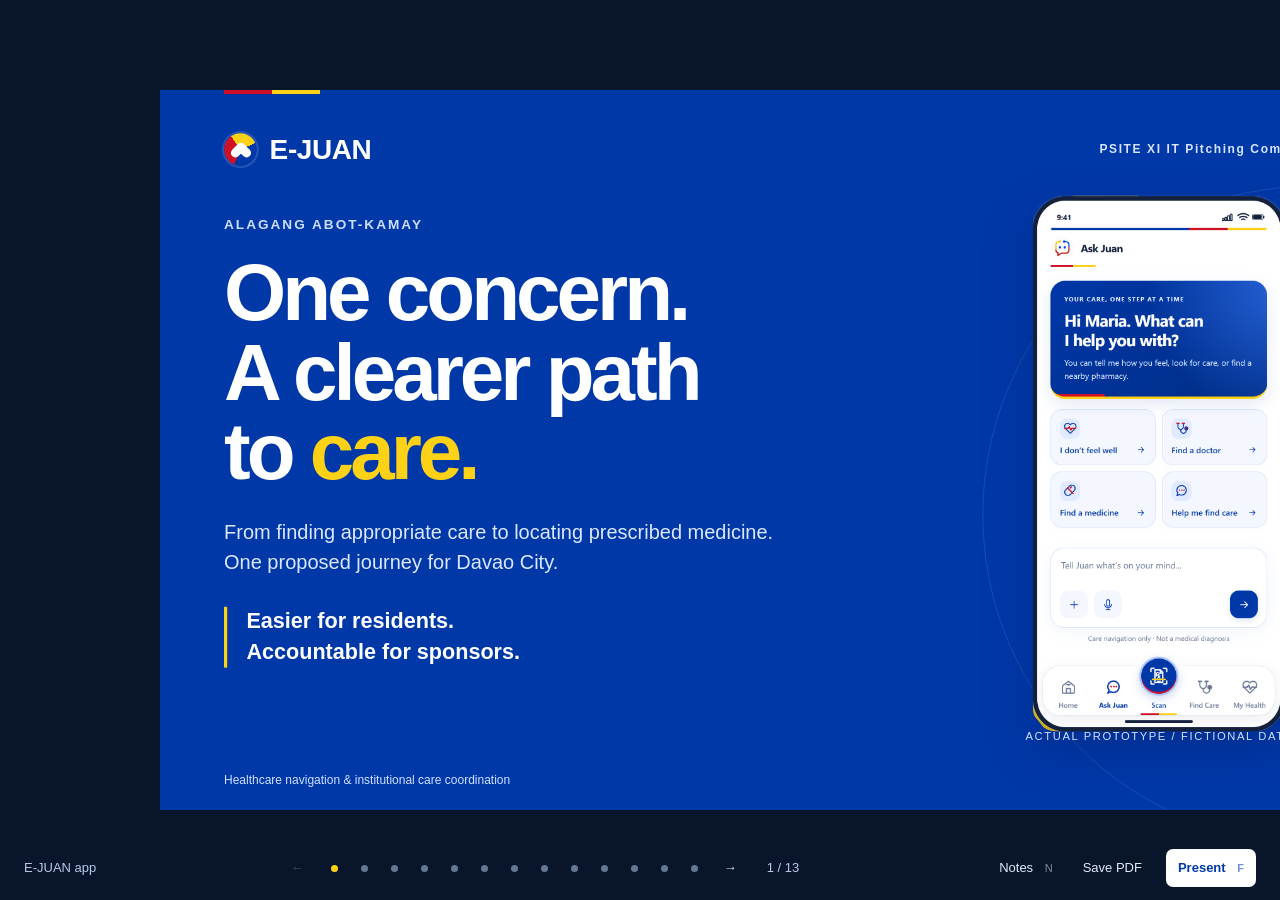
==== pitch/index.html @ 68e51d68 "Add automated verification for pitch presentation - Introduced a new script `verify.mjs` to automate" ====
<!doctype html>
<html lang="en">
<head>
  <meta charset="utf-8">
  <meta name="viewport" content="width=device-width, initial-scale=1">
  <meta name="theme-color" content="#0038A8">
  <meta name="description" content="E-JUAN's 13-slide concept pitch for PSITE XI 2026. Real prototype interfaces, a self-contained product story, and fictional demonstration data.">
  <title>E-JUAN · PSITE XI 2026 Pitch</title>
  <link rel="stylesheet" href="../styles.css">
  <link rel="stylesheet" href="pitch.css">
  <script src="notes.js" defer></script>
  <script src="pitch.js" defer></script>
</head>
<body class="pitch">
  <main id="viewport" aria-label="E-JUAN pitch presentation">
    <div id="stage">
      <section class="slide opening blue-slide" aria-labelledby="title-1">
        <header><div class="brand-lockup"><div class="brand-symbol"><span></span><span></span></div><span>E-JUAN</span></div><span class="edition">PSITE XI IT Pitching Competition 2026</span></header>
        <div class="opening-copy">
          <p class="eyebrow">ALAGANG ABOT-KAMAY</p>
          <h1 id="title-1">One concern.<br>A clearer path<br>to <em>care.</em></h1>
          <p class="lead">From finding appropriate care to locating prescribed medicine.<br>One proposed journey for Davao City.</p>
          <p class="promise">Easier for residents.<br>Accountable for sponsors.</p>
        </div>
        <button class="screen-image hero-phone" data-screen="ask" aria-label="Enlarge actual Ask Juan prototype screen"><img src="assets/ask.png" alt="Actual Ask Juan interface with care shortcuts and concern composer" width="800" height="1700"></button>
        <span class="phone-caption">ACTUAL PROTOTYPE / FICTIONAL DATA</span>
        <footer><span>Healthcare navigation &amp; institutional care coordination</span><span>01 / 13</span></footer>
      </section>

      <section class="slide problem" aria-labelledby="title-2" hidden>
        <header><span class="section-tag">THE PROBLEM</span><span class="small-brand">E-JUAN</span></header>
        <h2 id="title-2">Getting healthcare shouldn’t mean<br>figuring out everything <em>alone.</em></h2>
        <div class="fragmented-journey" aria-label="Four decisions in a fragmented patient journey">
          <div><span class="question-number">01</span><h3>Where<br>do I go?</h3><p>Find the starting point</p></div>
          <span class="broken-link" aria-hidden="true">···</span>
          <div><span class="question-number">02</span><h3>Which<br>provider?</h3><p>Choose appropriate care</p></div>
          <span class="broken-link" aria-hidden="true">···</span>
          <div><span class="question-number">03</span><h3>Am I<br>covered?</h3><p>Understand eligibility</p></div>
          <span class="broken-link" aria-hidden="true">···</span>
          <div><span class="question-number">04</span><h3>Where is<br>my medicine?</h3><p>Find prescribed medicine</p></div>
        </div>
        <div class="context-band">
          <div><strong>1,848,947</strong><span>Davao City residents<br>2024 census</span></div>
          <div><strong>41.2<span class="percent">%</span></strong><span>PH current health spending paid out of pocket<br>2025</span></div>
        </div>
        <p class="takeaway">Better coordination <em>may</em> make existing care easier to access.</p>
        <footer><span>Context, not proof of demand or measured access friction. <a href="https://rsso11.psa.gov.ph/system/files/11RSSO-DEL-SUR/Attachments/SR-2025-08PSO24-040.pdf">PSA 2024 census</a> · <a href="https://psa.gov.ph/statistics/pnha">PSA 2025 PNHA</a></span><span>02 / 13</span></footer>
      </section>

      <section class="slide product" aria-labelledby="title-3" hidden>
        <header><span class="section-tag">THE PRODUCT JOURNEY</span><span class="small-brand">E-JUAN</span></header>
        <h2 id="title-3">One guided journey. <em>From concern to care.</em></h2>
        <p class="product-intro">Real prototype screens. The connected service is proposed.</p>
        <div class="product-journey">
          <article><div class="step-heading"><span>01</span><h3>ASK</h3></div><button class="screen-image" data-screen="intake" aria-label="Enlarge actual guided intake screen"><img src="assets/intake.png" alt="Ask Juan asks who needs care and explains it provides navigation, not diagnosis" width="800" height="1700"></button><p>Non-emergency intake.<br>Guidance without diagnosis.</p></article>
          <article><div class="step-heading"><span>02</span><h3>MATCH</h3></div><button class="screen-image" data-screen="match" aria-label="Enlarge actual care matches screen"><img src="assets/match.png" alt="Care matches with fictional doctors and sample availability" width="800" height="1700"></button><p>Suitable care options.<br>Public / covered first.*</p></article>
          <article><div class="step-heading"><span>03</span><h3>CHECK</h3></div><button class="screen-image" data-screen="check" aria-label="Enlarge actual care options screen"><img src="assets/check.png" alt="Care options with separate standard, conditional LGU-funded and YAKAP pathways" width="800" height="1700"></button><p>Sponsor eligibility rules.*<br>Visit &amp; budget controls.*</p></article>
          <article><div class="step-heading"><span>04</span><h3>CONSULT</h3></div><button class="screen-image" data-screen="consult" aria-label="Enlarge actual simulated consultation screen"><img src="assets/consult.png" alt="Simulated video consultation explicitly labeled as a visual concept with no real clinician" width="800" height="1700"></button><p>Appointment request.*<br>Consent-based handoff.*</p></article>
          <article><div class="step-heading"><span>05</span><h3>LOCATE</h3></div><button class="screen-image" data-screen="locate" aria-label="Enlarge actual medicine listings screen"><img src="assets/locate.png" alt="Paracetamol 500 mg example pharmacy search showing fictional prices and stock scenarios" width="800" height="1700"></button><p>Prescribed medicine search.<br>Confirm pharmacy stock.*</p></article>
        </div>
        <div class="journey-caption"><span>Existing prescription? Start with medicine search.</span><span>Sponsors see eligibility, booking &amp; spending records.*</span></div>
        <footer><span>Fictional data throughout. *Proposed connected behavior. No live care, eligibility, handoff, stock or sponsor integration. Clinicians diagnose and prescribe.</span><span>03 / 13</span></footer>
      </section>

      <section class="slide walkthrough" aria-labelledby="title-4" hidden>
        <header><span class="section-tag">ASK JUAN / A CLEAR STARTING POINT</span><span class="small-brand">E-JUAN</span></header>
        <h2 id="title-4">Describe a concern.<br><em>Find the next step.</em></h2>
        <div class="walkthrough-content">
          <div class="screen-pair"><figure><button class="screen-image" data-screen="ask" aria-label="Enlarge Ask Juan start"><img src="assets/ask.png" alt="Actual Ask Juan start with four care shortcuts" width="800" height="1700"></button><figcaption>Choose a starting point</figcaption></figure><figure><button class="screen-image" data-screen="intake" aria-label="Enlarge guided intake"><img src="assets/intake.png" alt="Actual first question of a three-step guided intake" width="800" height="1700"></button><figcaption>Answer three short questions</figcaption></figure></div>
          <div class="explanation"><p class="walkthrough-lead">Describe a concern, find a doctor, or start with medicine search.</p><ol class="explain-steps"><li><strong>Who needs care?</strong><span>Identify who the concern is for.</span></li><li><strong>How long has it lasted?</strong><span>A short intake organizes the concern.</span></li><li><strong>Any warning signs?</strong><span>Urgent warning signs lead to separate urgent-care guidance.</span></li></ol><p class="key-statement">Juan guides navigation. A licensed clinician makes clinical decisions.</p></div>
        </div>
        <footer><span>Actual app screens and local demonstration rules. No connected AI model, diagnosis, prescribing or emergency service.</span><span>04 / 13</span></footer>
      </section>

      <section class="slide walkthrough" aria-labelledby="title-5" hidden>
        <header><span class="section-tag">MATCH &amp; CHECK / CARE WITH A FUNDING PATH</span><span class="small-brand">E-JUAN</span></header>
        <h2 id="title-5">Choose care.<br><em>Understand who pays.</em></h2>
        <div class="walkthrough-content">
          <div class="screen-pair"><figure><button class="screen-image" data-screen="match" aria-label="Enlarge care matches"><img src="assets/match.png" alt="Actual fictional general physician matches with sample availability" width="800" height="1700"></button><figcaption>Compare doctors &amp; sample slots</figcaption></figure><figure><button class="screen-image" data-screen="check" aria-label="Enlarge care options"><img src="assets/check.png" alt="Actual explicitly approved LGU-beneficiary sample and separate YAKAP pathway" width="800" height="1700"></button><figcaption>Review separate care pathways</figcaption></figure></div>
          <div class="explanation"><p class="walkthrough-lead">The proposed connected service would prioritize available public or covered care, then relevant participating providers.</p><ol class="explain-steps"><li><strong>Standard care</strong><span>The prototype can continue with the displayed sample fee.</span></li><li><strong>Sponsored care, when approved</strong><span>A future program must check beneficiary rules, provider, service, visit allowance and remaining budget.</span></li><li><strong>PhilHealth YAKAP</strong><span>A separate primary-care pathway. Membership alone does not approve an LGU-funded consultation.</span></li></ol></div>
        </div>
        <footer><span>Fictional providers, availability and approval. Public-first ranking and institutional verification remain proposed.</span><span>05 / 13</span></footer>
      </section>

      <section class="slide walkthrough" aria-labelledby="title-6" hidden>
        <header><span class="section-tag">CONSULT / THE PATIENT CONTROLS THE HANDOFF</span><span class="small-brand">E-JUAN</span></header>
        <h2 id="title-6">Review the appointment.<br><em>Choose what to share.</em></h2>
        <div class="walkthrough-content">
          <div class="screen-pair"><figure><button class="screen-image" data-screen="review" aria-label="Enlarge actual optional consent review"><img src="assets/review.png" alt="Actual booking review with optional Ask Juan summary sharing unchecked by default" width="800" height="1700"></button><figcaption>Review details &amp; optional consent</figcaption></figure><figure><button class="screen-image" data-screen="consult" aria-label="Enlarge simulated consultation"><img src="assets/consult.png" alt="Actual simulated video consultation with no real clinician" width="800" height="1700"></button><figcaption>Explore the consultation preview</figcaption></figure></div>
          <div class="explanation"><ol class="explain-steps"><li><strong>Confirm the care choices</strong><span>Provider, time, consultation mode, funding pathway and sample total appear before confirmation.</span></li><li><strong>Share the intake only by choice</strong><span>The real review screen leaves summary-sharing consent unchecked by default.</span></li><li><strong>A clinician retains authority</strong><span>In the proposed service, a licensed clinician reviews the concern, diagnoses and prescribes.</span></li></ol><p class="key-statement">The current demo creates a local sample booking and simulates a consultation.</p></div>
        </div>
        <footer><span>No clinician is contacted, no patient record is transmitted and nothing is charged. Connected appointments and handoff remain proposed.</span><span>06 / 13</span></footer>
      </section>

      <section class="slide walkthrough" aria-labelledby="title-7" hidden>
        <header><span class="section-tag">LOCATE / A PRESCRIPTION HAS A NEXT STEP</span><span class="small-brand">E-JUAN</span></header>
        <h2 id="title-7">Find the prescribed medicine.<br><em>Confirm before going.</em></h2>
        <div class="walkthrough-content">
          <div class="screen-pair"><figure><button class="screen-image" data-screen="prescription" aria-label="Enlarge actual prescription wallet"><img src="assets/prescription.png" alt="Actual prescription wallet containing a fictional Paracetamol 500 mg record marked invalid for medical use" width="800" height="1700"></button><figcaption>Open the example prescription</figcaption></figure><figure><button class="screen-image" data-screen="locate" aria-label="Enlarge actual pharmacy listings"><img src="assets/locate.png" alt="Actual example pharmacy listings with different stock-confidence states" width="800" height="1700"></button><figcaption>Compare nearby sample listings</figcaption></figure></div>
          <div class="explanation"><p class="walkthrough-lead">Medicine search can follow a consultation or serve someone who already has a prescription.</p><ol class="explain-steps"><li><strong>Search the medicine</strong><span>The current demo has example results for Paracetamol 500 mg.</span></li><li><strong>Compare the listings</strong><span>Sample branches show prices, distance, stock status and update age.</span></li><li><strong>Request stock confirmation</strong><span>A future pharmacy partner would confirm availability before the resident travels.</span></li></ol><p class="key-statement">A reported listing is not a guarantee of current stock.</p></div>
        </div>
        <footer><span>Prescriptions, pharmacy locations, prices and stock are fictional. No inventory integration or real pharmacy confirmation is connected.</span><span>07 / 13</span></footer>
      </section>

      <section class="slide sponsor" aria-labelledby="title-8" hidden>
        <header><span class="section-tag">INSTITUTIONAL VALUE / COORDINATION WITH ACCOUNTABILITY</span><span class="small-brand">E-JUAN</span></header>
        <h2 id="title-8">Residents need a path.<br><em>Sponsors need accountable records.</em></h2>
        <p class="section-intro">A proposed institutional license supports a program from eligibility to completed-service reconciliation.</p>
        <div class="sponsor-columns"><article><span class="column-label">BEFORE A SPONSORED VISIT</span><h3>Approve the right use<br>of program funding.</h3><ul><li>Apply the institution’s beneficiary rules</li><li>Check the approved provider and service</li><li>Check visit allowance and budget</li><li>Authorize eligible appointment requests</li></ul></article><article><span class="column-label">AFTER A COMPLETED VISIT</span><h3>Connect the service<br>to its spending record.</h3><ul><li>Reconcile bookings with completed visits</li><li>Record the approved clinical payment</li><li>Monitor spending against program limits</li><li>Measure staff effort and renewal value</li></ul></article></div>
        <div class="privacy-boundary"><strong>Access follows the role.</strong><p>Proposed sponsor access: eligibility, booking and expenditure records.<br>Clinical details stay with the patient and authorized care team, with consent-based handoff.</p></div>
        <footer><span>Proposed institutional workflow. Sponsor dashboards, audit records and production access controls are not implemented in this prototype.</span><span>08 / 13</span></footer>
      </section>

      <section class="slide maturity" aria-labelledby="title-9" hidden>
        <header><span class="section-tag">PRODUCT STATUS / WHAT EXISTS AND WHAT COMES NEXT</span><span class="small-brand">E-JUAN</span></header>
        <h2 id="title-9">An interactive prototype.<br><em>A connected service to validate.</em></h2>
        <div class="maturity-columns"><article><span class="column-label">AVAILABLE TO EXPLORE TODAY</span><h3>23 screens.<br>One local demo.</h3><ul><li>Guided intake and urgent-warning routes</li><li>Doctor filters, sample slots and booking review</li><li>Separate care pathways and optional consent</li><li>Consultation, prescription and pharmacy previews</li></ul><p>Self-contained HTML, CSS and JavaScript.<br>No account, backend or internet required.</p></article><article><span class="column-label">REQUIRED FOR AN AUTHORIZED PILOT</span><h3>Approved partners.<br>Verified operations.</h3><ul><li>Provider and sponsor authorization</li><li>Identity, eligibility and availability checks</li><li>Secure clinical handoff and role-based records</li><li>Real pharmacy confirmation and program reconciliation</li></ul><p>Clinical, funding and data-protection arrangements must precede a connected pilot.</p></article></div>
        <p class="takeaway">Current screens demonstrate the experience. <em>Pilot evidence must establish its value.</em></p>
        <footer><span>All screenshots use fictional data. No signed partners, paying customers, deployed clinical service or demonstrated patient outcomes.</span><span>09 / 13</span></footer>
      </section>

      <section class="slide competition" aria-labelledby="title-10" hidden>
        <header><span class="section-tag">OUR PROPOSED FOCUS</span><span class="small-brand">E-JUAN</span></header>
        <h2 id="title-10">We don’t replace healthcare.<br><em>We connect its moving parts.</em></h2>
        <div class="comparison">
          <article><span class="column-label">EXISTING TELEHEALTH</span><h3>NowServing<br>mWell</h3><p>Provider discovery, consultations and prescription-related services.</p><p class="detail">mWell already offers LGU community solutions.</p></article>
          <article><span class="column-label">EXISTING PUBLIC CARE</span><h3>PhilHealth YAKAP<br>Davao City CHO</h3><p>Covered care, referrals and public healthcare support.</p><p class="detail">Existing services are the starting point.</p></article>
          <article class="ejuan-focus"><span class="column-label">COORDINATION TO VALIDATE</span><h3>E-JUAN</h3><p>One configurable institution-led workflow.</p><ul><li>Care navigation &amp; sponsor rules</li><li>Authorized booking &amp; spending records</li><li>Local medicine confirmation</li></ul></article>
        </div>
        <p class="takeaway">Our opportunity: <em>a better-coordinated journey.</em></p>
        <footer><span>Incremental value must beat existing platforms and in-house systems. <a href="https://nowserving.ph/">NowServing</a> · <a href="https://www.mwell.com.ph/lgu-community">mWell</a> · <a href="https://www.philhealth.gov.ph/yakap/">YAKAP</a> · <a href="https://davaocity.gov.ph/departments/social-services/city-health-office/">Davao CHO</a></span><span>10 / 13</span></footer>
      </section>

      <section class="slide business" aria-labelledby="title-11" hidden>
        <header><span class="section-tag">THE BUSINESS MODEL</span><span class="small-brand">E-JUAN</span></header>
        <h2 id="title-11">Sponsors pay for coordination.<br><em>Not a cut of care.</em></h2>
        <p class="model-label">ONE INSTITUTION / ONE ILLUSTRATIVE MONTH</p>
        <div class="financial-model">
          <article><span class="column-label">CLINICAL SERVICES</span><strong>₱50,000</strong><p>100 consultations × ₱500</p><span class="model-note">Paid separately to providers</span></article>
          <span class="operator" aria-hidden="true">+</span>
          <article class="license"><span class="column-label">E-JUAN SOFTWARE</span><strong>₱10,000</strong><p>Proposed monthly license</p><span class="model-note">E-JUAN’s illustrated revenue</span></article>
          <span class="operator" aria-hidden="true">=</span>
          <article><span class="column-label">INSTITUTIONAL SPENDING</span><strong>₱60,000</strong><p>Total before additional charges</p><span class="model-note">Clinical care + software</span></article>
        </div>
        <div class="value-test"><div class="per-visit"><strong>₱100<span>/ visit</span></strong><p>Effective software cost at 100 consultations</p></div><div><h3>Will the coordination justify its cost?</h3><p>Eligibility controls. Better booking coordination. Reconciled service records.<br>Spending oversight. Administrative efficiency.</p></div></div>
        <footer><span>All amounts hypothetical. No verified pricing, contracts or revenue. Fixed license assumed, with no percentage of professional fees.</span><span>11 / 13</span></footer>
      </section>

      <section class="slide pilot" aria-labelledby="title-12" hidden>
        <header><span class="section-tag">PILOT &amp; GROWTH</span><span class="small-brand">E-JUAN</span></header>
        <h2 id="title-12">Prove it locally.<br><em>Scale what works.</em></h2>
        <div class="roadmap">
          <article><span class="phase-num">01</span><h3>SIMULATE</h3><p>Synthetic records.<br>Supervised workflow usability tests.</p></article>
          <article><span class="phase-num">02</span><h3>VALIDATE</h3><p>Seek an authorized Davao City pilot.<br>Provider, sponsor &amp; pharmacy partners.</p></article>
          <article><span class="phase-num">03</span><h3>REPLICATE</h3><p>Expand after measurable value.<br>Purchasing feasibility &amp; repeatable workflows.</p></article>
        </div>
        <div class="pilot-evidence"><div class="prospects"><strong>54</strong><p>Regional LGU organizations<br><b>Possible prospects. No customers.</b></p></div><div class="pilot-measures"><h3>Will qualified sponsors buy, use and renew?</h3><ul><li>Successful healthcare navigation</li><li>Administrative minutes per booking</li><li>Completed consultations reconciled</li><li>Pharmacy stock confirmation reliability</li><li>Willingness to pay and renew</li></ul></div></div>
        <footer><span>Authorized pilot subject to clinical &amp; data-protection requirements. <a href="https://psa.gov.ph/classification/psgc/provinces/1100000000">PSA PSGC Davao Region</a>: 5 provinces + 6 cities + 43 municipalities.</span><span>12 / 13</span></footer>
      </section>

      <section class="slide closing blue-slide" aria-labelledby="title-13" hidden>
        <header><div class="brand-lockup"><div class="brand-symbol"><span></span><span></span></div><span>E-JUAN</span></div><span class="edition">ONE CREDIBLE DAVAO CITY PILOT</span></header>
        <div class="closing-copy"><h2 id="title-13">Make every step<br>to care <em>count.</em></h2><p class="lead">One coordinated journey.<br>More accessible navigation. Better accountability.</p><div class="partner-ask"><p>One willing healthcare provider.</p><p>One authorized institutional sponsor.</p><p>Pharmacy partners.</p><span>To validate one credible local pilot.</span></div><p class="closing-line">One concern. A clearer path to care.</p></div>
        <button class="screen-image closing-phone" data-screen="home" aria-label="Enlarge actual E-JUAN home screen"><img src="assets/home.png" alt="E-JUAN actual home screen with Ask Juan, doctor discovery and medicine discovery" width="800" height="1700"></button>
        <span class="phone-caption">ALAGANG ABOT-KAMAY</span>
        <footer><span>Concept stage. No signed partners, live clinical integrations or proven institutional demand.</span><span>13 / 13</span></footer>
      </section>
    </div>
  </main>
  <nav class="controls" aria-label="Presentation controls">
    <a class="back-app" href="../index.html" title="Open the original E-JUAN prototype">E-JUAN app</a>
    <div class="slide-navigation"><button id="previous" aria-label="Previous slide">←</button><div id="progress" aria-label="Choose a slide"></div><button id="next" aria-label="Next slide">→</button><span id="counter" aria-live="polite">1 / 13</span></div>
    <div class="presentation-actions"><button id="notes-toggle" aria-expanded="false" aria-controls="notes">Notes <kbd>N</kbd></button><button id="print">Save PDF</button><button id="fullscreen">Present <kbd>F</kbd></button></div>
  </nav>
  <aside id="notes" aria-label="Speaker notes" hidden><div class="notes-top"><h2 id="notes-title"></h2><button id="notes-close" aria-label="Close speaker notes">×</button></div><p id="notes-timing"></p><h3>Emphasize</h3><ul id="notes-emphasis"></ul><h3>Speaker notes</h3><p id="notes-script"></p><h3>Sources &amp; prototype boundaries</h3><p id="notes-sources"></p><a href="SPEAKER_NOTES.md">Complete notes &amp; original script / Q&amp;A</a></aside>
  <dialog id="screen-dialog" aria-labelledby="screen-title"><div class="dialog-top"><h2 id="screen-title"></h2><button id="screen-close" aria-label="Close enlarged screen">×</button></div><img id="enlarged-screen" alt=""><p>Actual E-JUAN prototype. All people, records, bookings and stock are fictional.</p></dialog>
  <p id="announcement" role="status" class="sr-only"></p>
</body>
</html>
---- styles.css ----
:root{--ink:#14213D;--ink2:#344563;--muted:#6B7A99;--muted2:#7C89A3;--blue:#0038A8;--blue-deep:#002D86;--blue-ink:#0038A8;--blue-tint:#EEF4FF;--blue-line:#ADC4FF;--line:#E5EAF2;--bg:#F6F8FC;--card:#fff;--soft:#F6F8FC;--green:#087F6B;--green-bg:#ECFAF5;--amber:#344563;--amber-bg:#F6F8FC;--danger:#CE1126;--danger-bg:#FFF1F3;--danger-line:#F4C4CB;--yellow:#FCD116;--yellow-bg:#FFF8CC;--radius:18px;--font:-apple-system,BlinkMacSystemFont,"Segoe UI",Inter,"Helvetica Neue",Arial,sans-serif}
*{box-sizing:border-box}html,body{margin:0;min-height:100%;background:var(--bg);color:var(--ink);font-family:var(--font);-webkit-font-smoothing:antialiased}button,input,textarea,select{font:inherit}button{cursor:pointer}button:disabled{cursor:not-allowed;opacity:.45}button:focus-visible,input:focus-visible,textarea:focus-visible,select:focus-visible{outline:3px solid var(--blue-line);outline-offset:2px}svg{width:20px;height:20px;stroke:currentColor;fill:none;stroke-width:1.8;stroke-linecap:round;stroke-linejoin:round;flex-shrink:0}.svg-defs{position:absolute;width:0;height:0;overflow:hidden}.showcase{min-height:100vh;display:grid;grid-template-columns:minmax(410px,1fr) minmax(500px,1fr);overflow:hidden}.story-panel{background:var(--bg);min-height:100vh;display:flex;flex-direction:column;padding:40px clamp(30px,5.5vw,110px) 30px clamp(30px,6vw,118px);z-index:2}.brand-lockup{display:flex;align-items:center;gap:10px;font-weight:800;font-size:16px;letter-spacing:-.7px;white-space:nowrap}.brand-symbol{position:relative;width:29px;height:29px;border-radius:10px;background:var(--blue);display:flex;align-items:center;justify-content:center;overflow:hidden}.brand-symbol span{display:block;position:absolute;width:15px;height:8px;background:white;border-radius:10px;transform:rotate(-45deg);top:11px;left:5px}.brand-symbol span:nth-child(2){background:var(--blue-tint);top:11px;left:10px;transform:rotate(45deg)}.brand-divider{width:1px;height:14px;background:var(--blue-tint);margin:0 4px 0 8px}.brand-sub{color:var(--muted);font-size:12px;letter-spacing:1.5px;font-weight:700}.story-main{margin:auto 0;padding:65px 0 44px}.eyebrow{display:flex;align-items:center;gap:8px;color:var(--blue);font-weight:700;font-size:12px;letter-spacing:1.7px}.eyebrow-dot,.live-dot{width:7px;height:7px;display:inline-block;background:var(--green);border-radius:50%}.story-main h1{font-size:clamp(50px,5.3vw,85px);letter-spacing:-.075em;line-height:1.025;margin:22px 0 25px;font-weight:650}.story-main h1 em{color:var(--blue);font-family:Georgia,"Times New Roman",serif;letter-spacing:-.065em;font-weight:400}.story-main>p{max-width:440px;font-size:15px;line-height:1.9;color:var(--muted);margin:0}.story-buttons{display:flex;align-items:center;gap:24px;margin-top:35px}.story-primary{border:0;color:#fff;background:var(--blue);border-radius:100px;padding:15px 19px 15px 23px;display:flex;align-items:center;gap:31px;font-size:12px;font-weight:700;transition:transform .2s,background .2s}.story-primary:hover{background:var(--blue-deep);transform:translateY(-2px)}.story-primary svg{width:16px;height:16px}.story-link{border:0;background:none;padding:12px 0;font-weight:650;color:var(--blue);display:flex;align-items:center;gap:9px;font-size:12px}.story-link svg{width:16px;height:16px}.journey-panel{max-width:470px;border-top:1px solid var(--line)}.journey-heading{display:flex;justify-content:space-between;color:var(--muted);font-weight:700;letter-spacing:1.4px;font-size:12px;padding:20px 0 10px}.journey-row{display:flex;align-items:center;text-align:left;gap:16px;padding:13px 0;width:100%;border:0;border-bottom:1px solid var(--line);background:transparent;font-size:13px;font-weight:650;color:var(--ink2)}.journey-row:hover{color:var(--blue)}.journey-num{color:var(--muted);font-size:12px;font-weight:500}.journey-desc{display:block;color:var(--muted);font-size:12px;font-weight:450;margin-top:3px}.journey-row>svg{margin-left:auto;width:16px;color:var(--muted)}.story-footer{display:flex;justify-content:space-between;gap:12px;font-size:12px;color:var(--muted);margin-top:42px}.preview-area{position:relative;background:linear-gradient(145deg,var(--blue-tint),var(--bg) 63%,var(--blue-tint));min-height:100vh;display:flex;align-items:center;justify-content:center;flex-direction:column;padding:44px 28px;isolation:isolate;overflow:hidden}.ambient-circle{position:absolute;z-index:-1;border:1px solid var(--line);opacity:.68;border-radius:50%;pointer-events:none}.ambient-one{width:780px;height:780px;top:-470px;right:-370px}.ambient-two{width:650px;height:650px;bottom:-470px;left:-290px}.preview-caption{font-size:12px;font-weight:700;letter-spacing:1.65px;color:var(--muted);margin-bottom:18px;display:flex;align-items:center;gap:10px}.caption-divider{opacity:.4}.device{width:400px;height:min(850px,calc(100vh - 130px));min-height:650px;max-height:860px;background:var(--ink);padding:7px;border-radius:52px;box-shadow:0 42px 100px rgba(38,65,85,.2),0 12px 35px rgba(38,65,85,.11),0 0 0 1px rgba(22,35,44,.2);position:relative}.device-inner{height:100%;width:100%;background:var(--bg);border-radius:45px;overflow:hidden;position:relative;display:flex;flex-direction:column}.status-bar{height:47px;flex-shrink:0;position:relative;display:flex;justify-content:space-between;align-items:center;padding:9px 25px 4px 31px;color:var(--ink);font-weight:730;font-size:12px;letter-spacing:-.2px;background:var(--bg);z-index:8}.status-right{display:flex;align-items:center;gap:4px}.status-right svg{display:block}.screen{position:relative;flex:1;min-height:0;overflow:auto;overscroll-behavior:contain;scrollbar-width:none;background:var(--bg)}.screen::-webkit-scrollbar{display:none}.bottom-nav{height:73px;flex-shrink:0;display:flex;align-items:stretch;justify-content:space-around;border-top:1px solid var(--line);background:rgba(255,255,255,.98);z-index:7;padding:2px 8px 10px}.bottom-nav[hidden]{display:none}.nav-item{width:25%;border:0;background:none;color:var(--muted);display:flex;flex-direction:column;align-items:center;justify-content:center;gap:5px;font-size:12px;font-weight:600}.nav-item svg{width:21px;height:21px;stroke-width:1.7}.nav-item.active{color:var(--blue)}.nav-item.active svg{stroke-width:2.15}.home-indicator{width:108px;height:4px;background:var(--ink);border-radius:100px;position:absolute;bottom:7px;left:50%;transform:translateX(-50%);z-index:10}.toast{position:absolute;z-index:20;bottom:98px;left:22px;right:22px;text-align:center;opacity:0;pointer-events:none;transform:translateY(10px);transition:.22s ease;background:var(--ink);color:#fff;padding:12px 15px;font-size:12px;border-radius:13px;line-height:1.4;box-shadow:0 15px 35px #1b293526}.toast.show{opacity:1;transform:translateY(0)}.device-caption{width:400px;display:flex;justify-content:space-between;gap:12px;margin-top:17px;font-size:12px;color:var(--muted)}.screen-label{font-weight:750;letter-spacing:1.1px;color:var(--muted)}
/* Shared in-app building blocks */
.view{padding:11px 22px 28px;min-height:100%;animation:fadeUp .23s ease}.view.no-pad{padding:0}.view-head{display:flex;align-items:center;gap:11px;margin-bottom:23px;min-height:40px}.view-head .view-title{font-weight:710;font-size:18px;letter-spacing:-.6px;margin:0}.round-icon{width:37px;height:37px;border:1px solid var(--line);border-radius:50%;display:grid;place-items:center;background:#fff;color:var(--ink);flex-shrink:0;padding:0}.round-icon svg{width:17px;height:17px}.view-head .right-action{margin-left:auto}.muted{color:var(--muted)}.muted2{color:var(--muted2)}.overline{font-weight:800;letter-spacing:1.4px;color:var(--muted);font-size:12px}.section-label{display:flex;align-items:center;justify-content:space-between;margin:25px 0 13px}.section-label h2{font-size:15px;letter-spacing:-.35px;margin:0;font-weight:760}.section-label button{background:none;border:0;color:var(--blue);font-size:12px;font-weight:700;display:flex;align-items:center;gap:3px;padding:6px 0}.section-label svg{width:13px;height:13px}.card{background:#fff;border:1px solid var(--line);border-radius:20px;padding:17px}.card.tight{padding:14px}.card.soft{background:var(--bg);border-color:var(--line)}.card + .card{margin-top:11px}.subtle-line{height:1px;background:var(--line);margin:16px 0}.row{display:flex;align-items:center;gap:10px}.row.between{justify-content:space-between}.row.top{align-items:flex-start}.grow{flex:1;min-width:0}.small{font-size:12px}.tiny{font-size:12px}.strong{font-weight:750}.balance{font-variant-numeric:tabular-nums}.page-h1{margin:0 0 9px;font-weight:750;font-size:28px;letter-spacing:-1.25px;line-height:1.16}.page-lead{font-size:12.5px;line-height:1.65;color:var(--muted);margin:0 0 23px}.blue{color:var(--blue)}.button{border:0;display:inline-flex;align-items:center;justify-content:center;gap:9px;border-radius:13px;padding:13px 17px;background:var(--blue);color:white;font-weight:730;font-size:12px;min-height:45px;transition:background .15s,transform .15s}.button:hover:not(:disabled){background:var(--blue-deep)}.button:active:not(:disabled){transform:scale(.987)}.button.full{width:100%}.button.secondary{background:var(--blue-tint);color:var(--blue)}.button.secondary:hover{background:var(--blue-tint)}.button.ghost{border:1px solid var(--line);background:#fff;color:var(--ink2)}.button.ghost:hover{background:var(--bg)}.button.white{background:#fff;color:var(--blue)}.button.small-btn{min-height:37px;padding:9px 13px;border-radius:11px;font-size:12px}.button svg{width:16px;height:16px}.button.dark{background:var(--ink)}.button.danger{background:var(--danger)}.button.round{border-radius:100px}.action-stack{display:grid;gap:10px}.chip{display:inline-flex;justify-content:center;align-items:center;gap:6px;border:1px solid var(--line);background:white;color:var(--ink2);font-size:12px;font-weight:620;border-radius:50px;padding:9px 12px;white-space:nowrap;min-height:36px}.chip.selected{background:var(--blue-tint);border-color:var(--blue-line);color:var(--blue)}.chip.dark-selected{background:var(--blue);border-color:var(--blue-line);color:white}.chip svg{width:15px;height:15px}.chip-row{display:flex;gap:8px;overflow-x:auto;padding-bottom:3px;scrollbar-width:none;margin-right:-22px;padding-right:22px}.chip-row::-webkit-scrollbar{display:none}.pill-badge{display:inline-flex;align-items:center;gap:4px;border-radius:100px;padding:5px 8px;background:var(--blue-tint);color:var(--blue);font-weight:750;font-size:12px}.pill-badge.green{color:var(--green);background:var(--green-bg)}.pill-badge.amber{color:var(--muted);background:var(--soft)}.pill-badge.red{color:var(--danger);background:var(--danger-bg)}.pill-badge.neutral{color:var(--muted);background:var(--bg)}.pill-badge svg{width:11px;height:11px;stroke-width:2.2}.input-wrap{display:flex;align-items:center;gap:9px;background:#fff;border:1px solid var(--line);border-radius:13px;padding:0 13px;height:45px;min-width:0}.input-wrap svg{color:var(--muted);width:17px;height:17px}.input-wrap input{background:transparent;border:0;outline:0!important;box-shadow:none!important;min-width:0;width:100%;font-size:12px;color:var(--ink)}.input-wrap input::placeholder{color:var(--muted)}.selector-card{border:1px solid var(--line);background:#fff;border-radius:14px;padding:12px;display:flex;align-items:center;gap:10px;width:100%;text-align:left;color:var(--ink)}.selector-card.active{border-color:var(--blue-line);background:var(--blue-tint);box-shadow:inset 0 0 0 .4px var(--blue-line)}.select-icon{width:35px;height:35px;border-radius:11px;background:var(--bg);display:grid;place-items:center;color:var(--blue)}.select-icon svg{width:19px;height:19px}.select-title{font-weight:730;font-size:12px}.select-desc{font-size:12px;color:var(--muted);line-height:1.5;margin-top:3px}.selection-tick{width:18px;height:18px;border:1.7px solid var(--line);border-radius:50%;margin-left:auto;display:grid;place-items:center;color:white;flex-shrink:0}.selection-tick svg{display:none;width:12px;height:12px;stroke-width:3}.active .selection-tick{background:var(--blue);border-color:var(--blue-line)}.active .selection-tick svg{display:block}.two-cols{display:grid;grid-template-columns:1fr 1fr;gap:10px}.kv{display:flex;justify-content:space-between;align-items:flex-start;gap:12px;font-size:12px;margin:11px 0}.kv .key{color:var(--muted)}.kv .value{font-weight:720;text-align:right}.info-box{display:flex;align-items:flex-start;gap:9px;border-radius:13px;background:var(--blue-tint);padding:12px 13px;color:var(--ink2);font-size:12px;line-height:1.55}.info-box svg{width:16px;height:16px;margin-top:1px}.info-box.amber{background:var(--amber-bg);color:var(--muted)}.info-box.red{background:var(--danger-bg);color:var(--danger)}.info-box.green{background:var(--green-bg);color:var(--green)}.footer-actions{position:sticky;bottom:-28px;margin:23px -22px -28px;padding:12px 22px 23px;background:linear-gradient(transparent,var(--bg) 16%);z-index:3}.footer-actions.padded{margin-top:4px}
/* onboarding */
.onboarding{display:flex;flex-direction:column;min-height:100%;padding:18px 26px 35px;background:linear-gradient(180deg,var(--blue-tint),var(--bg) 73%)}.onboarding-top{display:flex;justify-content:space-between;align-items:center}.onboarding .brand-lockup{font-size:15px}.skip-link{background:transparent;border:0;color:var(--muted);font-size:12px;font-weight:670}.onboard-art{height:255px;position:relative;margin:26px auto 17px;width:100%;display:grid;place-items:center}.orb{width:224px;height:224px;border:1px solid var(--line);border-radius:50%;position:relative;display:grid;place-items:center;background:radial-gradient(circle at 30% 23%,var(--blue-tint),var(--blue-tint) 78%);box-shadow:inset 0 2px 24px #ffffff90}.orb:before{content:'';position:absolute;width:260px;height:260px;border:1px solid var(--line);border-radius:50%}.orb .core{width:110px;height:110px;border-radius:35px;background:var(--blue);display:grid;place-items:center;transform:rotate(-9deg);box-shadow:0 15px 30px #406a9538}.core svg{width:58px;height:58px;color:#fff;stroke-width:1.1;transform:rotate(9deg)}.orbit-icon{position:absolute;width:51px;height:51px;border-radius:18px;background:#fff;box-shadow:0 6px 22px #284d7415;display:grid;place-items:center;color:var(--blue)}.orbit-icon.top{right:34px;top:16px;transform:rotate(11deg)}.orbit-icon.bottom{left:12px;bottom:21px;transform:rotate(-12deg)}.orbit-icon svg{width:24px;height:24px}.onboarding h1{font-size:35px;line-height:1.15;letter-spacing:-1.8px;margin:7px 0 13px}.onboarding h1 em{font-style:normal;color:var(--blue)}.onboarding p{font-size:13px;color:var(--muted);line-height:1.75;margin:0 0 22px}.feature-line{display:flex;gap:9px;align-items:center;font-size:12px;font-weight:630;color:var(--ink2);margin:9px 0}.feature-line svg{width:14px;height:14px;color:var(--green)}.onboarding-bottom{margin-top:auto;padding-top:21px}.onboarding-bottom .button{height:49px}.disclaimer-small{text-align:center;font-size:12px;color:var(--muted);margin-top:14px}
/* home */
.home-header{display:flex;align-items:center;justify-content:space-between;padding:11px 0 24px}.loc-marker{display:flex;align-items:center;gap:5px;font-size:12px;color:var(--muted);margin-bottom:6px;font-weight:620}.loc-marker svg{width:13px;height:13px}.welcome{font-size:13px;font-weight:630;color:var(--muted)}.avatar-mini{width:38px;height:38px;border:2px solid #fff;background:var(--blue-tint);box-shadow:0 0 0 1px var(--line);display:grid;place-items:center;font-weight:730;border-radius:50%;color:var(--blue)}.home-title{font-size:28px;letter-spacing:-1.15px;line-height:1.17;margin:0 0 20px;font-weight:760}.hero-care{padding:21px;border-radius:21px;color:var(--ink2);background:var(--blue-tint);position:relative;overflow:hidden;border:1px solid var(--line);min-height:196px}.hero-care:before{content:'';position:absolute;width:188px;height:188px;border:1px solid var(--line);border-radius:50%;right:-72px;top:-58px}.hero-care:after{content:'';position:absolute;width:114px;height:114px;border:1px solid var(--line);border-radius:50%;right:-15px;top:40px}.hero-tag{font-size:12px;letter-spacing:1px;font-weight:820;color:var(--blue);display:flex;align-items:center;gap:7px}.hero-tag svg{width:13px;height:13px}.hero-care h2{font-size:25px;line-height:1.17;letter-spacing:-1px;margin:18px 0 8px;max-width:220px}.hero-care p{font-size:12px;color:var(--ink2);line-height:1.6;max-width:217px;margin:0}.hero-care button{background:var(--blue);border:0;border-radius:100px;color:white;font-size:12px;font-weight:720;padding:12px 14px;display:flex;align-items:center;gap:17px;margin-top:16px}.hero-care button svg{width:14px;height:14px}.hero-drawing{position:absolute;right:15px;bottom:22px;width:95px;height:94px;opacity:.9}.hero-drawing .draw-a{position:absolute;right:5px;bottom:5px;width:64px;height:64px;border:2px solid var(--line);border-radius:24px;transform:rotate(-13deg)}.hero-drawing .draw-b{position:absolute;right:20px;bottom:20px;width:61px;height:61px;border-radius:24px;background:var(--blue-tint);display:grid;place-items:center;transform:rotate(9deg)}.hero-drawing svg{width:36px;height:36px;color:var(--blue);transform:rotate(-9deg);stroke-width:1.45}.quick-card{width:100%;border:1px solid var(--line);border-radius:18px;background:white;padding:15px 12px 14px;text-align:left;min-height:126px}.quick-card:hover{border-color:var(--blue-line)}.quick-icon{width:39px;height:39px;border-radius:13px;background:var(--blue-tint);display:grid;place-items:center;color:var(--blue);margin-bottom:13px}.quick-icon.mint{background:var(--green-bg);color:var(--green)}.quick-icon svg{width:21px;height:21px}.quick-name{font-size:12px;font-weight:760;margin-bottom:5px;display:block}.quick-desc{font-size:12px;color:var(--muted);line-height:1.45;display:block}.appointment-small{background:#fff;border:1px solid var(--line);border-radius:17px;padding:15px;display:flex;gap:12px;align-items:center;text-align:left;width:100%}.app-cal{background:var(--blue-tint);border-radius:12px;width:46px;height:52px;display:flex;flex-direction:column;align-items:center;justify-content:center;gap:2px;color:var(--blue)}.app-cal span{font-size:12px;font-weight:700}.app-cal strong{font-size:20px;line-height:1;font-weight:760}.appointment-small .chev{width:15px;height:15px;color:var(--muted);margin-left:auto}.pathway-link{border:1px solid var(--line);background:transparent;border-radius:17px;display:flex;align-items:center;width:100%;padding:15px;gap:13px;text-align:left}.pathway-link .way-icon{border-radius:12px;width:37px;height:37px;display:grid;place-items:center;background:var(--green-bg);color:var(--green)}.pathway-link .way-icon svg{width:20px;height:20px}
/* Ask Juan */
.ask-view{padding:10px 21px 0;display:flex;flex-direction:column;min-height:100%}.ask-head{display:flex;justify-content:space-between;align-items:center}.ask-badge{background:var(--blue-tint);border-radius:50%;width:38px;height:38px;display:grid;place-items:center;color:var(--blue)}.ask-badge svg{width:20px;height:20px}.ask-head-title{font-size:17px;letter-spacing:-.5px;font-weight:770}.ask-head .quiet-tag{color:var(--muted);font-size:12px}.ask-intro{margin:auto 0 35px;display:flex;flex-direction:column;align-items:flex-start}.ask-logo{height:49px;width:49px;border-radius:17px;display:grid;place-items:center;color:var(--blue);background:var(--blue-tint);margin-bottom:22px}.ask-logo svg{width:26px;height:26px}.ask-intro .eyebrow{letter-spacing:1px;font-size:12px;color:var(--muted)}.ask-intro h1{font-size:30px;letter-spacing:-1.4px;line-height:1.19;margin:10px 0 11px}.ask-intro p{font-size:12px;color:var(--muted);line-height:1.8;max-width:265px}.starter-grid{display:flex;flex-wrap:wrap;gap:8px;margin-top:21px}.starter-grid button{border:1px solid var(--line);background:#fff;border-radius:100px;padding:11px 12px;font-size:12px;font-weight:600;color:var(--ink2)}.starter-grid button:hover{border-color:var(--blue-line);color:var(--blue)}.ask-composer{position:sticky;bottom:0;margin:0 -21px;background:linear-gradient(transparent,var(--bg) 17%);padding:12px 21px 20px}.composer-card{border:1px solid var(--line);box-shadow:0 3px 16px #1f496b08;background:#fff;border-radius:20px;padding:10px 11px 10px 15px}.composer-card textarea{resize:none;width:100%;border:0;outline:0!important;background:none;color:var(--ink);font-size:12px;line-height:1.5;min-height:36px;max-height:80px}.composer-card textarea::placeholder{color:var(--muted)}.composer-actions{display:flex;align-items:center;justify-content:space-between;margin-top:2px}.composer-actions .flat-icon{width:33px;height:32px;display:grid;place-items:center;border:0;border-radius:9px;color:var(--muted);background:transparent}.composer-actions .flat-icon svg{width:19px;height:19px}.composer-actions .send-btn{color:#fff;background:var(--blue);border-radius:10px}.ask-disclosure{margin-top:9px;font-size:12px;color:var(--muted);text-align:center}.chat-body{padding-top:20px;display:flex;flex-direction:column;gap:15px;flex:1}.user-bubble{align-self:flex-end;background:var(--blue-tint);color:var(--muted);border-radius:17px 17px 5px 17px;padding:12px 15px;font-size:12px;max-width:85%;line-height:1.6}.ai-message{display:flex;align-items:flex-start;gap:9px}.ai-avatar{width:28px;height:28px;background:var(--blue-tint);border-radius:10px;display:grid;place-items:center;color:var(--blue);flex-shrink:0;margin-top:1px}.ai-avatar svg{width:17px;height:17px}.ai-text{color:var(--ink2);font-size:12px;line-height:1.65;padding-top:4px}.question-card{background:white;border:1px solid var(--line);border-radius:18px;padding:17px;margin-left:36px;box-shadow:0 5px 19px #4c77910a}.progress-dots{display:flex;gap:4px;align-items:center;margin-bottom:14px}.progress-dots span{height:4px;width:21px;background:var(--blue-tint);border-radius:9px}.progress-dots span.active{background:var(--blue)}.question-card h3{margin:0 0 5px;font-size:16px;letter-spacing:-.45px}.question-card>p{font-size:12px;line-height:1.55;color:var(--muted);margin:0 0 15px}.option-stack{display:grid;gap:8px}.answer-option{border:1px solid var(--line);border-radius:12px;padding:13px 12px;background:#fff;color:var(--ink2);text-align:left;font-size:12px;font-weight:600;display:flex;align-items:center;justify-content:space-between}.answer-option:hover{background:var(--blue-tint);border-color:var(--blue-line)}.answer-option svg{width:14px;height:14px;color:var(--muted)}.answered-context{display:flex;gap:7px;flex-wrap:wrap;margin:5px 0 2px 37px}.answer-tag{padding:5px 10px;font-size:12px;border-radius:100px;background:var(--bg);color:var(--muted)}.summary-card{border:1px solid var(--line);background:var(--blue-tint);border-radius:18px;padding:17px;margin:0 0 12px}.summary-card h3{font-size:15px;letter-spacing:-.3px;margin:7px 0 10px}.summary-card p{font-size:12px;line-height:1.75;color:var(--ink2);margin:0 0 12px}.ai-disclaimer{font-size:12px;line-height:1.6;color:var(--muted);margin:12px 0}.error-illustration{width:69px;height:69px;border-radius:24px;background:var(--danger-bg);display:grid;place-items:center;color:var(--danger);margin:28px auto 15px}.error-illustration svg{width:31px;height:31px}
/* Doctors */
.directory-search{margin-bottom:13px}.result-count{display:flex;justify-content:space-between;align-items:center;margin:18px 0 11px;font-size:12px;color:var(--muted)}.result-count strong{color:var(--ink2);font-size:12px}.doctor-card{display:flex;flex-direction:column;gap:12px;background:#fff;border:1px solid var(--line);border-radius:18px;padding:12px;margin-bottom:11px}.doctor-upper{display:flex;gap:12px;align-items:flex-start}.doctor-art{width:86px;height:97px;object-fit:cover;border-radius:13px;background:var(--blue-tint);flex-shrink:0}.doctor-art.large{height:124px;width:114px;border-radius:18px}.doctor-name{font-weight:760;font-size:14px;letter-spacing:-.25px;margin:4px 0 3px}.doctor-specialty{font-size:12px;color:var(--muted)}.doctor-sub{font-size:12px;color:var(--muted);margin-top:10px;display:flex;align-items:center;gap:4px}.doctor-sub svg{width:12px;height:12px}.doctor-lower{border-top:1px solid var(--line);padding-top:12px;display:flex;align-items:center;justify-content:space-between}.doctor-fee{font-weight:770;font-size:13px}.doctor-fee small{font-size:12px;color:var(--muted);font-weight:500}.doctor-next{font-size:12px;color:var(--muted);margin-top:3px}.doctor-next strong{color:var(--green)}.rating{display:inline-flex;align-items:center;gap:3px;color:var(--muted);font-size:12px;font-weight:730}.rating svg{width:12px;height:12px;fill:var(--muted);color:var(--muted);stroke-width:1}.doctor-profile-hero{display:flex;align-items:flex-start;gap:15px}.profile-art{height:141px;width:119px;object-fit:cover;object-position:center;border-radius:20px;background:var(--blue-tint)}.profile-name{font-size:22px;line-height:1.18;letter-spacing:-.85px;margin:12px 0 6px}.profile-stats{display:grid;grid-template-columns:1fr 1fr 1fr;background:var(--blue-tint);border-radius:16px;margin:20px 0;padding:17px 3px}.profile-stats>div{text-align:center;display:flex;flex-direction:column;gap:5px;border-right:1px solid var(--line)}.profile-stats>div:last-child{border:0}.profile-stats strong{font-size:15px;font-weight:780}.profile-stats span{font-size:12px;color:var(--muted)}.profile-section{margin-top:22px}.profile-section h3{font-size:13px;margin:0 0 9px}.profile-section p{font-size:12px;line-height:1.75;color:var(--muted);margin:0}.date-pills{display:flex;gap:8px;overflow-x:auto;scrollbar-width:none;padding:4px 0;margin:0 -22px 0 0}.date-pill{width:53px;min-width:53px;height:68px;display:flex;flex-direction:column;align-items:center;justify-content:center;gap:3px;background:#fff;border:1px solid var(--line);border-radius:13px;color:var(--muted)}.date-pill.selected{background:var(--blue);border-color:var(--blue-line);color:white}.date-pill span{font-size:12px}.date-pill strong{font-size:18px}.time-grid{display:grid;grid-template-columns:repeat(3,1fr);gap:9px;margin-top:12px}.slot{background:#fff;border:1px solid var(--line);border-radius:11px;padding:11px 5px;color:var(--ink2);font-weight:660;font-size:12px}.slot.selected{border-color:var(--blue-line);background:var(--blue-tint);color:var(--blue)}.slot.unavailable{opacity:.38;text-decoration:line-through}.profile-bullets{display:flex;flex-wrap:wrap;gap:7px;margin-top:10px}.profile-bullets span{font-size:12px;padding:7px 9px;background:var(--bg);border-radius:9px;color:var(--ink2)}
/* booking & coverage */
.coverage-card{border:1px solid var(--line);background:white;border-radius:17px;padding:16px;margin:11px 0;position:relative}.coverage-card.active{border-color:var(--blue-line);background:var(--blue-tint)}.coverage-card .top-icon{width:38px;height:38px;border-radius:13px;display:grid;place-items:center;background:var(--blue-tint);color:var(--blue);margin-bottom:10px}.coverage-card .top-icon.green{background:var(--green-bg);color:var(--green)}.coverage-card .top-icon svg{width:20px;height:20px}.coverage-card h3{margin:0 0 6px;font-size:14px;letter-spacing:-.25px}.coverage-card p{font-size:12px;line-height:1.65;color:var(--muted);margin:0 0 8px}.coverage-card .choice-radio{position:absolute;right:15px;top:19px;width:19px;height:19px;border:1.5px solid var(--line);border-radius:50%}.coverage-card.active .choice-radio{border:5px solid var(--blue-line);background:white}.coverage-card .card-foot{font-size:12px;color:var(--blue);font-weight:760;margin-top:12px}.test-tools{background:var(--bg);border:1px dashed var(--line);border-radius:15px;padding:13px;margin-top:14px}.test-tools .overline{font-size:12px}.test-tools p{font-size:12px;color:var(--muted);line-height:1.5;margin:5px 0 10px}.test-tools .chip{padding:7px 9px;font-size:12px;min-height:30px}.step-line{display:flex;align-items:center;gap:7px;color:var(--muted);margin-bottom:21px;font-size:12px;font-weight:750}.step-line b{color:var(--blue)}.step-line .dash{height:1px;flex:1;background:var(--blue-tint)}.booking-price{font-size:25px;font-weight:770;letter-spacing:-1px}.booking-price small{font-size:12px;font-weight:500;color:var(--muted)}.consultation-modes{display:flex;gap:9px;margin:15px 0}.mode-card{flex:1;min-width:0;border:1px solid var(--line);background:#fff;border-radius:14px;padding:13px 8px;text-align:center;color:var(--ink2)}.mode-card svg{display:block;margin:auto auto 9px;width:20px;height:20px}.mode-card span{font-size:12px;font-weight:750}.mode-card.active{color:var(--blue);border-color:var(--blue-line);background:var(--blue-tint)}.summary-review{background:#fff;border:1px solid var(--line);border-radius:17px;padding:17px}.review-doctor{display:flex;align-items:center;gap:12px;padding-bottom:15px;margin-bottom:14px;border-bottom:1px solid var(--line)}.review-doctor img{width:50px;height:54px;object-fit:cover;border-radius:12px}.checkbox-line{display:flex;align-items:flex-start;gap:10px;font-size:12px;color:var(--ink2);line-height:1.55;margin-top:16px;cursor:pointer}.checkbox-line input{accent-color:var(--blue);flex-shrink:0;width:16px;height:16px;margin-top:0}.success-disc{width:100px;height:100px;border-radius:50%;background:var(--green-bg);display:grid;place-items:center;color:var(--green);margin:32px auto 25px;position:relative}.success-disc:before{content:'';position:absolute;border:1px solid var(--line);inset:-11px;border-radius:50%}.success-disc svg{width:46px;height:46px;stroke-width:1.6}.success-title{text-align:center;font-size:28px;letter-spacing:-1.2px;margin:0 0 10px}.success-note{text-align:center;font-size:12px;line-height:1.7;color:var(--muted);margin:0 auto 26px;max-width:280px}.receipt-card{background:white;border:1px solid var(--line);border-radius:18px;padding:18px}.receipt-label{font-size:12px;color:var(--muted);text-transform:uppercase;letter-spacing:.8px;font-weight:700}
/* consult & My Health */
.video-hero{background:linear-gradient(155deg,var(--blue-tint),var(--blue-tint));min-height:365px;display:flex;align-items:center;justify-content:center;position:relative;overflow:hidden}.video-hero img{height:330px;width:280px;object-fit:contain;align-self:flex-end;filter:drop-shadow(0 20px 20px #24476018)}.call-top{position:absolute;top:15px;left:16px;right:16px;display:flex;justify-content:space-between;align-items:center;z-index:2}.call-pill{background:#ffffffdc;backdrop-filter:blur(8px);padding:7px 11px;border-radius:100px;font-size:12px;font-weight:740}.self-video{position:absolute;right:17px;bottom:17px;background:var(--ink);border:3px solid #fff;border-radius:15px;width:92px;height:122px;color:white;display:flex;justify-content:center;align-items:center;flex-direction:column;font-size:26px;box-shadow:0 9px 20px #1b3c5e20}.self-video small{font-size:12px;margin-top:4px}.call-bottom{text-align:center;padding:24px 22px}.call-bottom h2{font-size:20px;margin:0 0 6px;letter-spacing:-.5px}.call-bottom p{font-size:12px;color:var(--muted);margin:0 0 22px}.call-controls{display:flex;justify-content:center;gap:17px}.call-control{display:flex;flex-direction:column;align-items:center;gap:8px;font-size:12px;color:var(--muted)}.call-control button{width:52px;height:52px;border-radius:50%;border:1px solid var(--line);background:white;color:var(--blue);display:grid;place-items:center}.call-control button.off{background:var(--bg);color:var(--muted)}.call-control button.end{background:var(--ink);color:white;border-color:var(--line)}.call-control button svg{width:21px;height:21px}.record-card{background:#fff;border:1px solid var(--line);border-radius:16px;padding:14px;display:flex;align-items:center;gap:11px;margin-bottom:10px;text-align:left;width:100%}.record-icon{width:42px;height:44px;border-radius:12px;display:grid;place-items:center;background:var(--blue-tint);color:var(--blue)}.record-icon svg{width:21px;height:21px}.record-card .chev{width:16px;height:16px;color:var(--muted);margin-left:auto}.rx-sheet{border-radius:18px;background:white;border:1px solid var(--line);overflow:hidden}.rx-top{display:flex;align-items:center;justify-content:space-between;padding:17px 16px;background:var(--blue-tint);border-bottom:1px solid var(--line)}.rx-body{padding:16px}.rx-mark{font-family:Georgia,serif;font-size:31px;font-style:italic;color:var(--blue)}.medicine-row{padding:13px 0;border-bottom:1px solid var(--line)}.medicine-row:last-child{border:0}.medicine-row h4{margin:0 0 5px;font-size:13px}.medicine-row p{font-size:12px;margin:0;color:var(--muted);line-height:1.5}.scan-drop{border:1.5px dashed var(--line);border-radius:18px;background:var(--blue-tint);padding:26px 20px;text-align:center}.scan-icon{width:65px;height:65px;display:grid;place-items:center;background:var(--blue-tint);color:var(--blue);border-radius:20px;margin:0 auto 15px}.scan-icon svg{width:28px;height:28px}.scan-drop h3{margin:0 0 7px;font-size:15px}.scan-drop p{font-size:12px;line-height:1.65;color:var(--muted);margin:0 0 16px}.form-field{display:grid;gap:8px;margin:16px 0}.form-field label{font-size:12px;font-weight:740;color:var(--ink2)}.form-field input{border:1px solid var(--line);background:#fff;border-radius:11px;padding:12px 13px;width:100%;font-size:12px;color:var(--ink)}.scan-detail{background:#fff;border:1px solid var(--line);border-radius:16px;padding:16px}
/* pharmacies */
.pharmacy-card{border:1px solid var(--line);background:#fff;padding:15px;border-radius:18px;margin-bottom:11px}.pharmacy-name{font-weight:760;font-size:13px;margin-bottom:6px}.pharmacy-meta{font-size:12px;color:var(--muted);display:flex;align-items:center;gap:4px;line-height:1.5}.pharmacy-meta svg{width:12px;height:12px}.stock-row{display:flex;justify-content:space-between;align-items:center;margin-top:14px;padding-top:12px;border-top:1px solid var(--line)}.stock-price{font-size:17px;font-weight:800;letter-spacing:-.4px}.stock-price small{font-size:12px;font-weight:550;color:var(--muted)}.toggle-pair{display:flex;background:var(--bg);padding:4px;border-radius:12px}.toggle-pair button{display:flex;align-items:center;gap:5px;background:none;border:0;padding:7px 11px;border-radius:9px;color:var(--muted);font-size:12px;font-weight:750}.toggle-pair button.active{background:white;color:var(--blue);box-shadow:0 1px 5px #2e526415}.toggle-pair svg{width:14px;height:14px}.mock-map{height:325px;border-radius:18px;overflow:hidden;position:relative;background:var(--blue-tint);border:1px solid var(--line)}.mock-map:before{content:'';position:absolute;inset:0;background:repeating-linear-gradient(27deg,transparent 0 43px,#fff 44px 53px,transparent 54px 94px),repeating-linear-gradient(122deg,transparent 0 41px,#fff 42px 49px,transparent 50px 105px);opacity:.91}.mock-map:after{content:'ILLUSTRATIVE MAP · NOT LIVE';position:absolute;bottom:9px;right:9px;color:var(--muted);background:#ffffffd9;padding:5px 7px;border-radius:6px;font-size:8px;letter-spacing:.5px;font-weight:760}.map-water{position:absolute;width:85px;top:-10px;bottom:-10px;background:#c6e0ea;left:12%;transform:rotate(26deg);border-radius:50%}.map-park{position:absolute;background:#cfe5d5;top:28px;right:42px;width:100px;height:70px;border-radius:32px;transform:rotate(22deg)}.map-pin{position:absolute;width:28px;height:28px;border-radius:50% 50% 50% 4px;transform:rotate(-45deg);display:grid;place-items:center;background:var(--blue);border:3px solid white;box-shadow:0 3px 9px #32546c33;color:#fff}.map-pin svg{transform:rotate(45deg);width:13px;height:13px;stroke-width:2.5}.map-pin.one{left:57%;top:23%}.map-pin.two{left:30%;top:52%}.map-pin.three{left:68%;top:72%}.pharmacy-head{display:flex;justify-content:space-between;gap:12px;align-items:flex-start}.pharmacy-head .location-icon{width:43px;height:43px;border-radius:13px;background:var(--blue-tint);display:grid;place-items:center;color:var(--blue)}.pharmacy-head .location-icon svg{width:22px;height:22px}
/* miscellany */
.empty-graphic{width:73px;height:73px;border-radius:24px;background:var(--blue-tint);display:grid;place-items:center;color:var(--blue);margin:47px auto 18px}.empty-graphic svg{width:33px;height:33px}.empty-h{text-align:center;font-size:18px;letter-spacing:-.5px;margin:0 0 8px}.empty-p{text-align:center;color:var(--muted);line-height:1.7;font-size:12px;max-width:270px;margin:0 auto 22px}.debug-label{font-size:12px;letter-spacing:.8px;color:var(--muted);font-weight:760;text-transform:uppercase}.soft-tag{border:1px solid var(--line);background:var(--blue-tint);padding:8px 11px;border-radius:11px;font-size:12px;color:var(--ink2)}.text-button{background:none;border:0;color:var(--blue);font-weight:760;font-size:12px;padding:8px 0}.skeleton-line{height:11px;border-radius:100px;background:var(--blue-tint);margin:11px 0;animation:pulse 1.4s infinite}.skeleton-line.short{width:56%}.notice{font-size:12px;line-height:1.6;color:var(--muted)}.section-space{margin-top:20px}.pt8{padding-top:8px}.mb8{margin-bottom:8px}.mb12{margin-bottom:12px}.mb20{margin-bottom:20px}.mt12{margin-top:12px}.mt20{margin-top:20px}.full-width{width:100%}.nowrap{white-space:nowrap}.onboard-card{display:flex;align-items:center;gap:10px}.scroll-anchor{height:1px}
@keyframes fadeUp{from{opacity:.4;transform:translateY(5px)}to{opacity:1;transform:translateY(0)}}@keyframes pulse{50%{opacity:.52}}
@media(max-width:1080px){.showcase{grid-template-columns:minmax(330px,1fr) minmax(430px,1fr)}.story-panel{padding-left:37px;padding-right:32px}.story-main h1{font-size:62px}.device{width:372px}.device-caption{width:372px}}
@media(max-width:780px){html,body{background:var(--bg)}.showcase{display:block;min-height:100dvh;overflow:visible}.story-panel,.preview-caption,.device-caption,.ambient-circle{display:none}.preview-area{display:block;min-height:100dvh;padding:0;background:var(--bg);overflow:visible}.device{height:100dvh;width:100%;min-height:0;max-height:none;background:none;border-radius:0;padding:0;box-shadow:none}.device-inner{border-radius:0}.screen{overscroll-behavior:contain}.status-bar{height:48px}.home-indicator{bottom:5px}}
@media(min-width:781px) and (max-height:790px){.story-main{padding:30px 0}.story-main h1{font-size:clamp(49px,5vw,70px)}.story-main p{font-size:13px}.journey-row{padding:10px 0}.story-footer{margin-top:22px}.preview-caption{margin-bottom:12px}.device{height:calc(100vh - 105px);min-height:600px}.device-caption{margin-top:10px}}
@media(prefers-reduced-motion:reduce){*,*:before,*:after{animation-duration:.01ms!important;transition-duration:.01ms!important;scroll-behavior:auto!important}}
/* Secure consultation modes */
.secure-messages{flex:1;display:flex;flex-direction:column;gap:11px;padding:22px 0;min-height:220px}.secure-bubble{align-self:flex-start;border-radius:17px 17px 17px 5px;background:var(--bg);padding:12px 14px;max-width:86%;color:var(--ink2);font-size:12px;line-height:1.65}.secure-bubble.you{align-self:flex-end;border-radius:17px 17px 5px 17px;background:var(--blue-tint);color:var(--muted)}.secure-composer{display:flex;gap:8px;background:#fff;padding:7px 7px 7px 13px;border:1px solid var(--line);border-radius:15px;margin-top:auto}.secure-composer input{width:100%;border:0;outline:0;font-size:12px;min-width:0}.secure-composer button{display:grid;place-items:center;background:var(--blue);color:white;border:0;border-radius:11px;width:39px;height:39px}.secure-composer button svg{width:17px;height:17px}.voice-portrait{width:191px;height:191px;border-radius:50%;display:grid;place-items:center;background:var(--blue-tint);margin:75px auto 26px;overflow:hidden;box-shadow:0 0 0 13px var(--blue-tint),0 0 0 14px var(--line)}.voice-portrait img{width:100%;height:100%;object-fit:cover}.voice-bars{display:flex;justify-content:center;align-items:center;gap:6px;height:64px;margin:28px 0}.voice-bars i{width:5px;border-radius:5px;background:var(--blue);animation:pulse 1.8s ease-in-out infinite}.voice-bars i:nth-child(3n){animation-delay:.3s}.voice-bars i:nth-child(4n){animation-delay:.6s}

/* V2: availability-first patient journey — small set of deliberate components */
.match-view .view-head{margin-bottom:18px}
.ai-match-intro{display:flex;align-items:flex-start;gap:12px;padding:15px 13px 17px;background:var(--blue-tint);border:1px solid var(--line);border-radius:19px}
.ai-match-intro .ai-avatar{width:36px;height:36px;border-radius:12px}
.ai-match-intro h1{font-weight:780;font-size:20px;line-height:1.2;letter-spacing:-.75px;margin:5px 0 8px;color:var(--ink2)}
.ai-match-intro p{font-size:12px;line-height:1.65;color:var(--ink2);margin:0}
.match-context{padding:13px 15px;border:1px solid var(--line);border-radius:15px;margin-top:12px;background:#fff}
.match-context>p{font-size:12px;line-height:1.6;margin:8px 0;color:var(--ink2)}
.match-heading{font-size:17px;font-weight:780;letter-spacing:-.5px;margin:0}
.availability-tabs{display:flex;gap:5px;align-items:center;background:var(--bg);padding:4px;border-radius:13px;margin-bottom:15px}
.availability-tabs button{flex:1;border:0;border-radius:10px;background:transparent;padding:11px 5px;min-height:41px;display:flex;gap:4px;justify-content:center;align-items:center;color:var(--ink2);font-weight:720;font-size:12px;white-space:nowrap}
.availability-tabs button.active{background:#fff;box-shadow:0 1px 4px #27384912;color:var(--blue)}
.availability-tabs svg{width:14px;height:14px}
.availability-tabs span{display:inline-flex;align-items:center;justify-content:center;min-width:19px;height:18px;font-size:12px;border-radius:20px;background:var(--blue-tint)}
.enhanced-card{padding:13px 13px 12px;gap:8px;border-radius:19px}
.enhanced-card .doctor-art{width:89px;height:92px}
.enhanced-card .doctor-name{font-size:14px;margin:7px 0 4px}
.enhanced-card .doctor-slot-strip{display:flex;align-items:center;gap:7px;padding-top:2px;color:var(--muted);font-size:12px;min-height:33px}
.time-preview{background:var(--bg);border:1px solid var(--line);border-radius:8px;padding:7px 9px;color:var(--ink2);font-size:12px;font-weight:670}
.enhanced-card .doctor-lower{margin-top:2px;padding-top:11px;gap:5px}
.enhanced-card .doctor-lower .row{flex-shrink:0}
.enhanced-card .doctor-fee{font-size:13px}
.enhanced-card .doctor-next{font-size:12px}
.full-directory-link{width:100%;min-height:43px;display:flex;align-items:center;justify-content:center;gap:7px;background:transparent;color:var(--blue);border:0;font-size:12px;font-weight:730;padding:12px}
.full-directory-link svg{width:15px;height:15px}
.care-selection-summary{display:flex;gap:12px;align-items:center;border-radius:13px;background:var(--blue-tint);color:var(--ink2);padding:11px 13px;font-size:12px;margin-bottom:13px}
.care-selection-summary span{flex:1;font-weight:690;line-height:1.5}
.care-selection-summary small{font-size:12px;color:var(--muted);font-weight:520}
.care-selection-summary .text-button{white-space:nowrap}
.search-submit{border:0;background:none;padding:7px;display:grid;place-items:center;color:var(--blue);min-width:35px;min-height:35px}
.slot:disabled,.button:disabled{opacity:.47;cursor:not-allowed}
.slot{min-height:43px}
@media(max-width:370px){.enhanced-card .doctor-lower{align-items:flex-start}.enhanced-card .doctor-lower .row{gap:3px!important}.enhanced-card .button.small-btn{padding:8px 9px}.availability-tabs button{font-size:12px}.doctor-art{width:78px}}
@media (prefers-reduced-motion:reduce){.match-view,.enhanced-card{animation:none}}

.journey-progress{display:flex;align-items:center;justify-content:space-between;gap:9px;padding:0 0 14px;margin:0 0 18px;border-bottom:1px solid var(--line);color:var(--muted);font-size:12px}
.journey-progress strong{color:var(--blue)}
.coverage-card{padding:15px 16px 14px;margin:9px 0;min-height:0;overflow:hidden}
.coverage-card .top-icon{float:left;width:34px;height:34px;border-radius:11px;margin:0 11px 7px 0}
.coverage-card h3{font-size:13px;min-height:27px;padding-right:27px;margin:7px 0 7px}
.coverage-card p{clear:both;line-height:1.55;margin:0}
.coverage-card .card-foot{font-size:12px;margin-top:10px}
.benefit-row{display:flex;align-items:flex-start;gap:13px;padding:16px 0;border-bottom:1px solid var(--line)}
.benefit-icon{flex-shrink:0;background:var(--blue-tint);color:var(--blue);border-radius:12px;width:41px;height:41px;display:grid;place-items:center}
.benefit-icon svg{width:22px;height:22px}
.benefit-row h3{margin:0 0 6px;font-size:14px;letter-spacing:-.3px}
.benefit-row p{font-size:12px;line-height:1.65;color:var(--muted);margin:0}

.concern-input{display:block;width:100%;resize:vertical;min-height:135px;max-height:250px;background:#fff;border:1px solid var(--line);border-radius:16px;color:var(--ink2);font:inherit;font-size:13px;line-height:1.65;padding:15px;outline:0;box-shadow:0 2px 12px #2d547005}.concern-input:focus{border-color:var(--blue-line);box-shadow:0 0 0 3px var(--blue-tint)}.concern-input::placeholder{color:var(--muted)}.describe-view .chip.selected{background:var(--blue-tint);border-color:var(--blue-line);color:var(--blue)}

/* E-JUAN design-system typography and component treatment; screen layouts stay intact. */
html,body{font-size:14px;line-height:1.5}
button{color:inherit;min-width:44px}
.brand-lockup{color:var(--ink);letter-spacing:-.5px}.brand-divider{background:var(--line)}
.story-main h1 em{font-family:var(--font);font-style:normal;font-weight:650;letter-spacing:inherit;color:var(--blue)}
.story-primary,.hero-care button{border-radius:12px;background:var(--blue);min-height:44px;font-size:14px}
.story-primary:hover,.hero-care button:hover{background:var(--blue-deep)}
.story-link,.journey-row:hover,.text-button,.section-label button{color:var(--blue)}
.eyebrow,.overline,.hero-tag,.receipt-label,.journey-heading{font-size:11px;letter-spacing:1px;text-transform:uppercase}
.preview-area{background:var(--blue-tint)}
.card,.hero-care,.quick-card,.appointment-small,.pathway-link,.doctor-card,.enhanced-card,.coverage-card,.summary-review,.receipt-card,.record-card,.rx-sheet,.scan-drop,.scan-detail,.question-card,.summary-card,.match-context,.ai-match-intro{border-radius:var(--radius);border-color:var(--line)}
.card,.quick-card,.doctor-card,.coverage-card,.summary-review,.receipt-card,.record-card,.scan-detail,.question-card,.summary-card,.match-context{padding:16px}
.card.soft{background:var(--soft);border-color:var(--line)}
.hero-care{background:#fff;box-shadow:0 4px 16px #14213D05;color:var(--ink)}
.hero-care h2,.home-title,.page-h1,.ask-intro h1,.success-title,.onboarding h1{font-size:24px;line-height:1.25;letter-spacing:-.7px}
.ai-match-intro h1,.profile-name{font-size:22px;line-height:1.25;letter-spacing:-.6px;color:var(--ink)}
.hero-care p,.page-lead,.ask-intro p,.onboarding p,.ai-text,.question-card>p,.summary-card p,.profile-section p,.coverage-card p,.success-note,.empty-p,.ai-match-intro p,.benefit-row p,.secure-bubble,.match-context>p,.scan-drop p,.medicine-row p{font-size:14px;line-height:1.65;color:var(--muted)}
.section-label h2,.profile-section h3,.benefit-row h3,.match-heading,.question-card h3{font-size:16px;color:var(--ink);letter-spacing:-.2px}
.small,.select-title,.quick-name,.doctor-name,.pharmacy-name,.answer-option,.selector-card,.starter-grid button,.input-wrap input,.composer-card textarea,.concern-input,.form-field input,.secure-composer input{font-size:14px}
.tiny,.quick-desc,.doctor-specialty,.doctor-sub,.doctor-next,.pharmacy-meta,.select-desc,.notice,.disclaimer-small,.ask-disclosure,.ai-disclaimer,.kv,.checkbox-line{font-size:12px;line-height:1.6}
.button{background:var(--blue);font-size:14px;border-radius:12px;min-height:44px}
.button:hover:not(:disabled){background:var(--blue-deep)}
.button.secondary,.button.ghost{background:#fff;color:var(--ink);border:1px solid var(--line)}
.button.secondary:hover,.button.ghost:hover{background:var(--soft)}
.button.white{color:var(--blue)}.button.dark{background:var(--ink)}
.button.danger{background:var(--danger)}.button.danger:hover:not(:disabled){background:#AF0E20}
.button.small-btn{font-size:12px;min-height:44px}
.round-icon{width:44px;height:44px}.avatar-mini{width:44px;height:44px}
.chip,.slot,.availability-tabs button,.toggle-pair button,.text-button,.section-label button,.skip-link,.search-submit{min-width:44px;min-height:44px}
.test-tools .chip,.full-directory-link,#medicine-search-form button,#stock-select{min-height:44px}
.map-pin{width:44px;height:44px}
.coverage-card.active .choice-radio{border-color:var(--blue)}
.chip.selected,.slot.selected,.mode-card.active,.selector-card.active,.coverage-card.active{background:var(--blue-tint);border-color:var(--blue-line);color:var(--blue)}
.chip.dark-selected,.date-pill.selected,.active .selection-tick{background:var(--blue);border-color:var(--blue);color:#fff}
.quick-icon,.quick-icon.mint,.pathway-link .way-icon,.coverage-card .top-icon,.record-icon,.benefit-icon,.ask-logo,.ask-badge,.select-icon,.ai-avatar,.avatar-mini,.app-cal{background:var(--blue-tint);color:var(--blue)}
.pill-badge{background:var(--blue-tint);color:var(--blue)}
.pill-badge.green{background:var(--green-bg);color:var(--green)}
.pill-badge.neutral,.pill-badge.amber{background:var(--soft);color:var(--ink2)}
.pill-badge.red{background:var(--danger-bg);color:var(--danger)}
.info-box{background:var(--blue-tint);color:var(--ink2);border:1px solid var(--line)}
.info-box.amber{background:var(--soft);color:var(--ink2)}
.info-box.green{background:var(--green-bg);color:var(--green)}
.info-box.red{background:var(--danger-bg);color:var(--danger);border-color:var(--danger-line)}
.coverage-card[data-coverage="lgu"] .top-icon{background:var(--yellow-bg);color:var(--ink)}
.coverage-card[data-coverage="lgu"] .card-foot{display:inline-block;background:var(--yellow-bg);color:var(--ink);border-radius:8px;padding:4px 8px}
.error-illustration{background:var(--blue-tint);color:var(--blue)}
.call-control button.end{background:var(--ink);border-color:var(--ink)}
.composer-actions .flat-icon,.secure-composer button{width:44px;height:44px;flex-shrink:0}
.input-wrap{height:48px}.form-field input{min-height:44px}
.nav-item{font-size:11px;color:var(--muted)}.nav-item.active{color:var(--blue)}
.user-bubble,.secure-bubble.you{background:var(--blue-tint);color:var(--ink2)}
@media(max-width:370px){.availability-tabs button{font-size:11px}.enhanced-card .button.small-btn{font-size:12px}}

/* Reference distribution: dominant flag blue, visible yellow/red brand accents. */
.story-panel,.preview-area{background-color:var(--blue);background-image:linear-gradient(135deg,#ffffff05 25%,transparent 25%),linear-gradient(225deg,#ffffff05 25%,transparent 25%),linear-gradient(45deg,#ffffff03 25%,transparent 25%),linear-gradient(315deg,#ffffff03 25%,transparent 25%);background-size:126px 126px}
.story-panel{position:relative;isolation:isolate;overflow:hidden;color:#fff}
.story-panel::after{content:'';position:absolute;z-index:-1;width:320px;height:320px;right:-258px;top:-155px;border:48px solid var(--yellow);border-top-color:var(--danger);border-radius:50%;transform:rotate(-25deg);pointer-events:none}
.story-panel .brand-lockup,.story-main h1,.journey-row{color:#fff}
.story-main h1 em{color:var(--yellow)}
.story-main>p,.journey-desc,.journey-num,.journey-row>svg,.story-footer,.brand-sub,.journey-heading{color:#D9E5FF}
.story-panel .eyebrow{color:#fff}.eyebrow-dot,.live-dot{background:var(--yellow)}
.brand-symbol{border-radius:50%;background:conic-gradient(from -35deg,var(--yellow) 0 28%,var(--blue) 28% 66%,var(--danger) 66% 100%);box-shadow:0 0 0 2px #ffffff24}
.brand-symbol span,.brand-symbol span:nth-child(2){background:#fff}
.story-panel .brand-divider,.journey-panel,.journey-row{border-color:#ffffff29}
.story-panel .brand-divider{background:#ffffff29}
.story-primary{background:#fff;color:var(--blue)}.story-primary:hover{background:var(--yellow);color:var(--ink)}
.story-link,.journey-row:hover{color:var(--yellow)}
.preview-caption,.device-caption,.screen-label{color:#E4ECFF}
.ambient-circle{border-color:#ffffff12}
.preview-area::before,.preview-area::after{content:'';position:absolute;z-index:-1;border-radius:50%;pointer-events:none}
.preview-area::before{width:660px;height:660px;right:-350px;top:-420px;border:100px solid var(--yellow)}
.preview-area::after{width:540px;height:540px;left:-380px;bottom:-380px;border:70px solid var(--danger);border-top-color:var(--yellow);transform:rotate(28deg)}
.device{box-shadow:0 35px 80px #00174355,0 0 0 1px #ffffff33}
.device-inner,.screen,.status-bar{background:#fff}
.home-title{color:var(--blue)}
.hero-care{background:var(--blue);color:#fff;border-color:var(--blue);box-shadow:none}
.hero-tag{color:var(--yellow)}.hero-care p{color:#E4ECFF}
.hero-care::before{box-sizing:border-box;border:25px solid var(--yellow);width:185px;height:185px;right:-120px;top:-78px}
.hero-care::after{box-sizing:border-box;border:14px solid var(--danger);width:104px;height:104px;right:-45px;top:84px}
.hero-care button{position:relative;z-index:1;background:#fff;color:var(--blue)}
.hero-care button:hover{background:var(--yellow);color:var(--ink)}
.hero-drawing{z-index:1;opacity:1}.hero-drawing .draw-a{border-color:#ffffff40}
.hero-drawing .draw-b{background:#ffffff15}.hero-drawing svg{color:#fff}
.quick-card[data-nav="directory"]{background:#FFF0F2;border-color:#F8D8DE}
.quick-card[data-nav="pharmacies"]{background:var(--yellow-bg);border-color:#F2E7A1}
.quick-desc{color:var(--ink2)}
.pathway-link{background:var(--yellow-bg);border-color:#F2E7A1}
.quick-icon,.quick-icon.mint,.record-icon,.benefit-icon,.pathway-link .way-icon{border-radius:50%;background:var(--blue-tint);color:var(--blue);width:44px;height:44px;flex-shrink:0}
.quick-icon svg,.record-icon svg,.benefit-icon svg,.pathway-link .way-icon svg{width:25px;height:25px;stroke-width:1.9}
.ask-logo,.ask-badge,.select-icon,.ai-avatar,.coverage-card .top-icon,.scan-icon{border-radius:50%}
.app-cal{background:var(--blue-tint);border-top:3px solid var(--danger)}
.ai-match-intro{border-left:4px solid var(--yellow)}
.coverage-card[data-coverage="lgu"] .top-icon{background:var(--yellow);color:var(--blue);--icon-accent:var(--danger)}
.coverage-card[data-coverage="lgu"] .card-foot{background:var(--yellow)}
.benefit-row:nth-of-type(2) .benefit-icon{background:var(--yellow-bg)}
.benefit-row:nth-of-type(3) .benefit-icon{background:#FFF0F2}
.nav-item svg{--icon-accent:currentColor}.nav-item.active svg{--icon-accent:var(--yellow)}
.button svg,.round-icon svg,.pill-badge svg,.info-box svg,.call-control svg,.map-pin svg,.doctor-sub svg{--icon-accent:currentColor}
.footer-actions,.ask-composer{background:linear-gradient(transparent,#fff 17%)}
@media(max-width:780px){.preview-area{background:#fff}.preview-area::before,.preview-area::after{display:none}.device{box-shadow:none}}

/* Carry all three brand colors through every route and shared component family. */
.status-bar::after{content:'';position:absolute;bottom:0;left:22px;right:22px;height:4px;border-radius:4px;background:linear-gradient(90deg,var(--blue) 0 64%,var(--danger) 64% 82%,var(--yellow) 82%);pointer-events:none}
.view-head,.ask-head{position:relative;padding-bottom:10px}
.view-head::after,.ask-head::after{content:'';position:absolute;bottom:0;left:0;width:72px;height:3px;border-radius:3px;background:linear-gradient(90deg,var(--danger) 0 50%,var(--yellow) 50%);pointer-events:none}
.card,.doctor-card,.coverage-card,.summary-review,.receipt-card,.record-card,.rx-sheet,.scan-drop,.scan-detail,.question-card,.summary-card,.match-context,.ai-match-intro,.pharmacy-card,.appointment-small,.selector-card{background-image:linear-gradient(90deg,var(--danger) 0 12%,var(--yellow) 12% 24%,transparent 24%);background-size:100% 4px;background-position:top;background-repeat:no-repeat}
.doctor-card{background-color:#FFF7F8}
.doctor-card:nth-child(even){background-color:#FFFCED}
.pharmacy-card{background-color:#fff}
#doctor-search-form ~ .directory-results .doctor-card{background-color:var(--blue-tint)}
.record-card:nth-of-type(even){background-color:#FFF7F8}.record-card:nth-of-type(odd){background-color:#FFFCED}
.profile-stats{background:linear-gradient(90deg,#FFF0F2 0 33.33%,var(--blue-tint) 33.33% 66.66%,var(--yellow-bg) 66.66%)}
.input-wrap,.form-field input,.concern-input,.composer-card,.secure-composer{box-shadow:inset 3px 0 var(--danger),inset -3px 0 var(--yellow)}
.concern-input:focus{box-shadow:inset 3px 0 var(--danger),inset -3px 0 var(--yellow),0 0 0 3px var(--blue-tint)}
.info-box{border-left:4px solid var(--yellow);border-right:4px solid var(--danger)}
.info-box.red{border-left-color:var(--danger);border-right-color:var(--yellow)}
.quick-icon,.record-icon,.benefit-icon,.pathway-link .way-icon,.ask-logo,.ask-badge,.select-icon,.ai-avatar,.scan-icon,.coverage-card .top-icon,.empty-graphic,.error-illustration{box-shadow:2px -2px 0 var(--yellow),-2px 2px 0 var(--danger)}
.coverage-card[data-coverage="yakap"]{background-color:#FFF7F8}
.progress-dots span.active:nth-child(1){background:var(--blue)}.progress-dots span.active:nth-child(2){background:var(--danger)}.progress-dots span.active:nth-child(3){background:var(--yellow)}
.date-pill.selected{box-shadow:inset 0 3px var(--yellow),inset 0 -3px var(--danger)}
.availability-tabs,.toggle-pair{border-bottom:3px solid var(--yellow);box-shadow:inset 3px 0 var(--danger)}
.success-disc{box-shadow:5px 0 0 var(--yellow),-5px 0 0 var(--danger)}
.video-hero{border-top:4px solid var(--yellow);border-bottom:4px solid var(--danger)}
.voice-portrait{box-shadow:0 0 0 9px var(--blue-tint),4px -4px 0 12px var(--yellow),-4px 4px 0 12px var(--danger)}
.secure-bubble{border-left:3px solid var(--yellow)}.secure-bubble.you{border-left-color:var(--danger)}
.call-control button.end{background:var(--danger);border-color:var(--danger)}
.rx-top{background:var(--yellow-bg);border-bottom-color:var(--danger)}
.test-tools{background:var(--yellow-bg);border-color:#F2E7A1}
.orb .core{box-shadow:7px -7px 0 var(--yellow),-7px 7px 0 var(--danger)}
.journey-row{box-shadow:inset 3px 0 var(--danger);padding-left:12px}.journey-num{color:var(--yellow)}
.summary-review,.receipt-card,.card.soft{background-color:var(--yellow-bg);border-color:#F2E7A1}
.mode-card{background-image:linear-gradient(90deg,var(--danger) 0 35%,var(--yellow) 35% 70%,transparent 70%);background-size:100% 4px;background-position:top;background-repeat:no-repeat}
.mode-card:not(.active):nth-child(2){background-color:#FFF0F2;border-color:#F8D8DE}
.mode-card:not(.active):nth-child(3){background-color:var(--yellow-bg);border-color:#F2E7A1}
.slot.selected{background-color:var(--yellow-bg);box-shadow:inset 3px 0 var(--danger)}
.profile-art{box-shadow:3px -3px 0 var(--yellow),-3px 3px 0 var(--danger)}

/* Keep the directory input connected while the search control expands. */
.directory-search-control{display:grid;grid-template-columns:44px minmax(0,1fr);gap:8px;margin-bottom:15px;min-width:0}
.directory-search-toggle{display:grid;place-items:center;width:44px;height:48px;border:1px solid var(--line);border-radius:12px;background:var(--blue-tint);color:var(--blue)}
.directory-search-field{display:flex;align-items:center;gap:4px;min-width:0;height:48px}
.directory-search-field[hidden]{display:none}
.directory-search-field input{flex:1;min-width:0;width:100%;border:0;background:transparent;color:var(--ink);font-size:14px;outline-offset:-3px}
.directory-search-field input::placeholder{color:var(--muted)}
.directory-search-field .search-submit{flex-shrink:0}
.directory-search-control .availability-tabs{grid-column:2;grid-row:1;margin:0;min-width:0}
.directory-search-control .availability-tabs button{padding:10px 4px;font-size:11px}
.directory-search-control.is-open{padding:4px 8px 8px 4px;border:1px solid var(--line);border-radius:14px;background:#fff;box-shadow:inset 3px 0 var(--danger),inset -3px 0 var(--yellow)}
.directory-search-control.is-open .directory-search-toggle{background:var(--blue);color:#fff;border-color:var(--blue)}
.directory-search-control.is-open .availability-tabs{grid-column:1/-1;grid-row:2;box-shadow:none;border-bottom:0;background:var(--blue-tint)}
.directory-search-control.is-open:focus-within{border-color:var(--blue)}
.directory-search-field input:focus-visible{outline:none}

/* Rounded navigation with a raised center prescription scanner. */
.bottom-nav{height:80px;margin:24px 8px 18px;padding:10px 4px 8px;gap:0;align-items:flex-end;justify-content:space-between;border:1px solid var(--line);border-radius:28px;background:#fff;box-shadow:0 8px 24px #14213D12;position:relative;isolation:isolate}
.bottom-nav::before{content:'';position:absolute;z-index:-1;top:-24px;left:50%;width:88px;height:88px;transform:translateX(-50%);border:0;border-radius:50%;background:#fff;pointer-events:none}
.bottom-nav::after{content:'';position:absolute;bottom:0;left:42%;right:42%;height:3px;background:linear-gradient(90deg,var(--danger) 0 50%,var(--yellow) 50%);border-radius:3px;pointer-events:none}
.nav-item,.nav-item.active{flex:1 1 0;width:20%;height:58px;min-width:44px;padding:0;border:0;border-radius:14px;background:transparent;color:var(--muted);flex-direction:column;justify-content:flex-end;gap:4px;font-size:11px;position:relative}
.nav-icon{display:grid;place-items:center;width:32px;height:32px;flex-shrink:0;border-radius:12px}
.nav-item svg{width:25px;height:25px;stroke-width:1.8;--icon-accent:currentColor}
.nav-label,.nav-item.active .nav-label{display:block;white-space:nowrap;line-height:16px;font-weight:500}
.nav-item.active{color:var(--blue)}
.nav-item.active .nav-icon{background:transparent;color:var(--blue)}
.nav-item.active .nav-label{font-weight:750}
.nav-item.active svg{--icon-accent:var(--danger)}
.nav-item[data-nav="scan"],.nav-item[data-nav="scan"].active{height:88px;gap:7px;box-shadow:none;color:var(--blue)}
.nav-item[data-nav="scan"] .nav-icon{width:62px;height:62px;border:3px solid var(--blue-line);border-radius:50%;background:var(--blue);color:#fff;box-shadow:0 5px 14px #0038A830,inset 0 -3px var(--danger)}
.nav-item[data-nav="scan"] svg{width:30px;height:30px;--icon-accent:var(--yellow)}
.nav-item[data-nav="scan"].active .nav-icon{border-color:var(--yellow);background:var(--blue-deep)}
.nav-item:hover,.nav-item.active:hover{background:var(--blue-tint)}
.nav-item[data-nav="scan"]:hover{background:transparent}.nav-item[data-nav="scan"]:hover .nav-icon{background:var(--blue-deep)}
.nav-item:focus-visible{outline:3px solid var(--danger);outline-offset:2px}
@media(max-width:370px){.bottom-nav{margin-left:6px;margin-right:6px;padding-left:2px;padding-right:2px}.nav-item,.nav-item.active{font-size:10px}.nav-item[data-nav="scan"] .nav-icon{width:58px;height:58px}}

/* Ask Juan has its own blue conversation surfaces. */
.ask-view .ask-intro{margin:22px 0;gap:16px}
.ask-view .ask-intro p{max-width:100%}
.ask-view .ask-start{width:100%}
.ask-hero{width:100%;padding:22px;border-radius:24px;background:radial-gradient(circle at 110% 0,#2865DB 0,transparent 55%),linear-gradient(135deg,var(--blue),var(--blue-deep));color:#fff;position:relative;overflow:hidden;box-shadow:0 8px 24px #0038A81C;border-bottom:4px solid var(--yellow)}
.ask-hero::after{content:'';position:absolute;left:0;bottom:0;width:25%;height:4px;background:var(--danger)}
.ask-view .ask-hero .ask-logo{display:none}
.ask-view .ask-hero .eyebrow{color:#DCE8FF;font-size:10px;letter-spacing:1.1px;line-height:1.5}
.ask-view .ask-hero h1{color:#fff;font-size:26px;letter-spacing:-.8px;line-height:1.2;margin:10px 0}
.ask-view .ask-hero p{color:#DCE8FF;font-size:13px;line-height:1.65;margin:0}
.ask-view .starter-grid{display:grid;grid-template-columns:repeat(2,minmax(0,1fr));width:100%;gap:10px;margin-top:0}
.ask-view .starter-grid button{display:grid;grid-template-columns:minmax(0,1fr) 16px;align-items:center;gap:9px;min-height:88px;padding:14px;text-align:left;border-radius:18px;background:#F4F7FF;border-color:#D9E4FA;color:var(--blue);font-size:13px;line-height:1.4;box-shadow:0 3px 12px #0038A805}
.ask-view .starter-grid .starter-icon{grid-column:1/-1;width:32px;height:32px;display:grid;place-items:center;background:#E1EAFF;border-radius:11px;color:var(--blue)}
.ask-view .starter-grid .starter-icon svg{width:21px;height:21px;--icon-accent:var(--danger)}
.ask-view .starter-grid button>svg{width:15px;height:15px;color:var(--blue)}
.ask-view .starter-grid button:hover{background:#E4EDFF;border-color:var(--blue-line)}
.ask-view .ask-composer{position:static;margin-top:auto;padding-top:10px}
.ask-view .composer-card{padding:14px;border-color:#D9E4FA;background:#fff;box-shadow:0 6px 24px #0038A80D;border-radius:22px}
.ask-view .composer-card textarea{min-height:44px;font-size:14px}
.ask-view .composer-card:focus-within{border-color:var(--blue);box-shadow:0 0 0 3px var(--blue-tint)}
.ask-view .composer-actions .flat-icon{width:44px;height:44px;border-radius:14px;background:#F4F7FF;color:var(--blue)}
.ask-view .composer-actions .send-btn{background:var(--blue);color:#fff;box-shadow:0 3px 8px #0038A824}
.ask-view .ask-disclosure{font-size:11px;line-height:1.5}
.intake-view{background:linear-gradient(180deg,#fff 0,#F6F9FF 100%)}
.intake-view .chat-body{gap:18px;padding-top:8px}
.intake-view .user-bubble{background:#E9F0FF;color:var(--blue-deep);font-size:14px;border:1px solid #D9E4FA;border-radius:20px 20px 5px 20px;overflow-wrap:anywhere;padding:12px 16px}
.intake-view .ai-message{gap:11px}
.intake-view .ai-avatar{width:32px;height:32px;border-radius:12px;margin-top:6px;background:var(--blue);color:#fff;--icon-accent:var(--yellow)}
.intake-view .ai-text{min-width:0;padding:6px 0;color:var(--ink2);font-size:14px;line-height:1.7}
.intake-view .question-card{margin-left:0;padding:22px 18px 18px;border-radius:24px;background:radial-gradient(circle at 100% 0,#2865DB 0,transparent 60%),linear-gradient(145deg,var(--blue),var(--blue-deep));border:0;box-shadow:0 8px 24px #0038A824;position:relative;overflow:hidden}
.intake-view .question-card::before{content:'';position:absolute;top:0;left:22px;width:64px;height:4px;background:linear-gradient(90deg,var(--danger) 0 50%,var(--yellow) 50%);border-radius:0 0 4px 4px}
.intake-view .progress-dots{gap:6px;margin-bottom:20px}
.intake-view .progress-dots span{flex:1;width:auto;background:#FFFFFF30;height:3px}
.intake-view .progress-dots span.active{background:var(--yellow)}
.intake-view .question-card h3{font-size:22px;line-height:1.25;color:#fff;margin-bottom:10px;letter-spacing:-.5px}
.intake-view .question-card>p{color:#DCE8FF;font-size:14px;margin-bottom:20px;line-height:1.6}
.intake-view .option-stack{gap:9px}
.intake-view .answer-option{display:grid;grid-template-columns:20px minmax(0,1fr) 17px;min-height:54px;padding:13px 14px;background:#fff;border:1px solid #fff;border-radius:14px;color:var(--blue-deep);gap:10px;line-height:1.5;box-shadow:0 2px 6px #002D861A;text-align:left}
.intake-view .answer-option::before{content:'';width:18px;height:18px;border:1.5px solid #ADC4FF;border-radius:50%;background:#EEF4FF}
.intake-view .answer-option svg{color:var(--blue);width:17px;height:17px}
.intake-view .answer-option:hover{background:#E4EDFF;border-color:var(--yellow)}
.intake-view .answer-option:hover::before{border:5px solid var(--blue);background:#fff}
.intake-view .answered-context{margin:0;gap:6px}
.intake-view .answer-tag,.match-view .answer-tag{display:inline-flex;align-items:center;gap:5px;padding:6px 10px;background:#E9F0FF;color:var(--blue);border:1px solid #D9E4FA;white-space:normal;overflow-wrap:anywhere}
.intake-view .answer-tag::before{content:'✓';font-size:11px;font-weight:800}
.intake-view .chat-body>div:has(>[data-action="emergency"]){margin-left:0!important}
.intake-view [data-action="emergency"]{min-height:44px;color:var(--danger);border-color:#F4C4CB;background:#fff;border-radius:14px}
.intake-view .footer-actions{position:static;margin-top:20px;background:transparent;padding-top:0}
.intake-view .footer-actions .info-box{background:transparent;border:0;padding:0;color:var(--muted);font-size:11px;line-height:1.65}
.match-view .ai-match-intro{padding:22px 18px;border:0;background:radial-gradient(circle at 100% 0,#2865DB,transparent 60%),linear-gradient(145deg,var(--blue),var(--blue-deep));border-radius:24px;box-shadow:0 8px 24px #0038A81C}
.match-view .ai-match-intro h1{color:#fff}
.match-view .ai-match-intro p,.match-view .ai-match-intro .tiny{color:#DCE8FF}
.match-view .ai-match-intro .ai-avatar{background:#FFFFFF20;color:#fff;--icon-accent:var(--yellow)}
.match-view .match-context,.match-view .doctor-card{background-color:var(--blue-tint);border-color:#D9E4FA}
.match-view .match-context>p{overflow-wrap:anywhere}
.describe-view .concern-input{border-color:#D9E4FA;background:#F4F7FF;border-radius:20px;padding:16px;box-shadow:none;line-height:1.7}
.describe-view .concern-input:focus{border-color:var(--blue);box-shadow:0 0 0 3px var(--blue-tint)}
.ask-view .starter-grid button:focus-visible{outline:3px solid var(--blue);outline-offset:3px}
.intake-view .answer-option:focus-visible{outline:3px solid var(--yellow);outline-offset:3px}
@media(max-width:370px){.ask-view .ask-hero{padding:18px}.ask-view .ask-hero h1{font-size:24px}.ask-view .starter-grid button{padding:12px;font-size:12px}.intake-view .question-card{padding:22px 16px 16px}.intake-view .question-card h3{font-size:21px}}

/* Use the supplied chatbot identity at its existing avatar sizes. */
.juan-icon{display:block;width:100%;height:100%;object-fit:contain;border-radius:inherit}
.ask-badge:has(.juan-icon),.ask-logo:has(.juan-icon),.ai-avatar:has(.juan-icon){background:#fff;box-shadow:none;overflow:hidden}
.describe-view .pill-badge .juan-icon{width:22px;height:22px;border-radius:6px}

/* The supplied mascots introduce the three care journeys. */
.intro-view{--intro-bg:var(--blue);--intro-ink:#fff;--intro-soft:#DFE9FF;display:flex;flex-direction:column;height:100%;min-height:100%;padding:22px 24px 30px;background:var(--intro-bg);color:var(--intro-ink);overflow:hidden;position:relative}
.intro-red{--intro-bg:#CE1126;--intro-soft:#FFE3E7}
.intro-yellow{--intro-bg:#FCD116;--intro-ink:#14213D;--intro-soft:#344563}
.intro-top{display:flex;align-items:center;justify-content:space-between;gap:12px;position:relative;z-index:1}
.intro-brand{display:flex;align-items:center;gap:9px;font-size:17px;font-weight:850;letter-spacing:-.5px}
.intro-brand img{width:36px;height:36px;border-radius:12px;background:#fff;padding:3px}
.intro-location{font-size:10px;letter-spacing:1.8px;color:var(--intro-soft);font-weight:750}
.intro-skip{border:1px solid #ffffff50;border-radius:100px;background:#ffffff12;color:inherit;min-width:58px;min-height:44px;font-size:13px;font-weight:650}
.intro-yellow .intro-skip{border-color:#14213D40;background:#ffffff30}
.intro-art{position:relative;display:grid;place-items:center;isolation:isolate;flex:1;min-height:190px;max-height:270px;width:100%;margin:15px 0 20px}
.intro-halo{position:absolute;width:auto;height:85%;max-height:220px;aspect-ratio:1;border-radius:50%;background:#fff;z-index:-1}
.intro-halo::before{content:'';position:absolute;inset:-15px;border:1px solid #ffffff40;border-radius:50%}
.intro-yellow .intro-halo{background:#fff}
.intro-mascot{position:absolute;left:50%;top:50%;transform:translate(-50%,-50%);width:340px;max-width:calc(100% + 50px);height:310px;object-fit:contain;filter:drop-shadow(0 12px 14px #001B5530);pointer-events:none}
.onboarding-slide .intro-mascot{top:42%;height:290px;width:320px}
.intro-feature{position:absolute;bottom:0;left:50%;transform:translateX(-50%);display:flex;align-items:center;gap:7px;white-space:nowrap;border:1px solid #ffffff70;border-radius:100px;background:#fff;color:var(--blue);padding:10px 14px;font-size:11px;font-weight:750;box-shadow:0 6px 18px #001B551A}
.intro-feature svg{width:17px;height:17px}
.intro-red .intro-feature{color:#A60C1D}.intro-yellow .intro-feature{color:var(--ink)}
.intro-spark{position:absolute;font-size:35px;font-weight:300;color:var(--yellow);line-height:1}
.spark-one{left:13px;top:25%}.spark-two{right:20px;top:12%;font-size:24px;color:#fff}
.intro-yellow .spark-one{color:var(--blue)}.intro-yellow .spark-two{color:var(--danger)}
.intro-copy{position:relative}
.intro-eyebrow{font-size:10px;letter-spacing:1.5px;font-weight:800;color:var(--intro-soft)}
.intro-view h1{font-size:34px;line-height:1.12;letter-spacing:-1.25px;margin:11px 0 13px;font-weight:800;color:inherit}
.intro-view p{font-size:14px;line-height:1.65;color:var(--intro-soft);margin:0;max-width:320px}
.intro-footer{margin-top:auto;padding-top:24px;position:relative;z-index:1}
.intro-progress{display:flex;align-items:center;justify-content:space-between;margin-bottom:18px;font-size:12px;font-weight:750}
.intro-progress-divider{opacity:.6;margin-left:4px}
.intro-dots{display:flex;gap:6px;align-items:center}
.intro-dots span{width:7px;height:7px;border-radius:100px;background:#ffffff60;transition:width .2s}
.intro-dots span.active{width:28px;background:#fff}
.intro-yellow .intro-dots span{background:#14213D40}.intro-yellow .intro-dots span.active{background:var(--ink)}
.intro-controls{display:flex;gap:10px}
.intro-primary.button{background:#fff;color:var(--blue);border:0;min-height:52px;border-radius:17px;display:flex;justify-content:space-between;padding:14px 19px;font-size:14px;box-shadow:0 6px 18px #001B5518}
.intro-primary.button:hover:not(:disabled){background:#EEF4FF}
.intro-red .intro-primary{color:#A60C1D}.intro-yellow .intro-primary{background:var(--ink);color:#fff}
.intro-yellow .intro-primary.button:hover:not(:disabled){background:#344563}
.intro-back{width:52px;min-width:52px;height:52px;display:grid;place-items:center;border:1px solid #ffffff60;border-radius:17px;background:#ffffff12;color:inherit}
.intro-yellow .intro-back{border-color:#14213D40;background:#ffffff30}
.intro-disclaimer{display:block;text-align:center;margin-top:14px;color:var(--intro-soft);font-size:10px;line-height:1.5}
.intro-view button:focus-visible{outline:3px solid var(--intro-ink);outline-offset:4px}
.splash-refresh{display:flex;flex-direction:column;height:100%;min-height:0;background:#fff;overflow:hidden}
.splash-visual{position:relative;flex:1;min-height:180px;display:grid;place-items:center;background:linear-gradient(180deg,#EDF4FF 0%,#F8FAFD 60%,#fff 100%)}
.splash-visual img{display:block;width:80%;max-width:310px;height:auto;object-fit:contain}
.splash-copy{flex-shrink:0;padding:12px 26px 34px;text-align:center;background:#fff}
.splash-copy h1{font-size:30px;line-height:1.18;letter-spacing:-.9px;margin:0;color:var(--ink);font-weight:750}
.splash-copy>p{font-size:13px;line-height:1.6;color:var(--muted);margin:13px auto 0;max-width:260px}
.splash-actions{margin-top:30px}
.splash-refresh .intro-primary.button{min-height:52px;border-radius:100px;justify-content:center;background:var(--blue);color:#fff;font-size:14px;font-weight:650;padding:14px 20px;box-shadow:none}
.splash-refresh .intro-primary.button:hover:not(:disabled){background:var(--blue-deep)}
@media(max-height:700px){.splash-copy{padding:10px 22px 27px}.splash-copy h1{font-size:27px}.splash-copy>p{font-size:12px;margin-top:11px}.splash-actions{margin-top:24px}.splash-visual img{max-width:250px}}
.ask-view .ask-hero{display:grid;grid-template-columns:minmax(0,1fr) 112px;gap:4px;padding:22px 14px 22px 22px;align-items:center}
.ask-view .ask-hero h1{font-size:23px;line-height:1.2}
.ask-hero-copy{position:relative;z-index:1;min-width:0}
.ask-view .ask-hero .eyebrow{font-size:9px;letter-spacing:.7px}
.ask-mascot-stage{position:relative;isolation:isolate}
.ask-mascot-stage::before{content:'';position:absolute;left:0;top:36px;width:110px;height:125px;background:#fff;border-radius:50%;z-index:-1}
.ask-hero-mascot{width:170px;height:195px;max-width:none;margin-left:-29px;object-fit:contain;filter:drop-shadow(0 5px 8px #00205C30)}
@media(max-width:370px){.intro-view{padding-left:20px;padding-right:20px}.intro-view h1{font-size:30px}.intro-feature{font-size:10px}.ask-view .ask-hero{grid-template-columns:minmax(0,1fr) 86px;padding:18px 10px 18px 18px}.ask-view .ask-hero h1{font-size:21px}.ask-hero-mascot{width:146px;height:190px;margin-left:-32px}.ask-mascot-stage::before{width:86px;height:110px;top:40px;left:-2px}}
@media(max-height:700px){.intro-view{padding-top:18px;padding-bottom:25px}.intro-art{min-height:150px;max-height:190px;margin:5px 0 16px}.intro-mascot{width:270px;height:245px}.onboarding-slide .intro-mascot{width:240px;height:220px}.intro-view h1{font-size:28px}.intro-view p{font-size:13px}.intro-footer{padding-top:18px}}

/* Keep the hero mascot close without shrinking the copy column or hiding the composer. */
.ask-view{padding-bottom:20px}
.ask-view{min-height:auto}
.ask-composer{position:relative;z-index:2}
.ask-view .ask-hero{grid-template-columns:minmax(0,1fr) 104px;gap:0;padding-right:10px}
.ask-mascot-stage{width:104px;height:155px;margin-left:-6px}
.ask-hero-mascot{width:148px;height:172px;margin-left:-20px}
@media(max-width:370px){
  .ask-view .ask-hero{grid-template-columns:minmax(0,1fr) 86px;padding-right:8px}
  .ask-mascot-stage{width:86px;height:145px;margin-left:-4px}
  .ask-hero-mascot{width:132px;height:162px;margin-left:-18px}
}

/* Camera first, with E-JUAN's flag colours framing the prescription. */
.scan-view{padding:18px 20px 20px}
.scan-view:not(.scan-review-view){display:flex;flex-direction:column;height:100%;min-height:0}
.scan-view .view-head{margin-bottom:18px;flex-shrink:0}
.scanner-card{display:flex;flex-direction:column;flex:1;min-height:0;border-radius:26px;background:#fff;box-shadow:0 9px 28px #0038A812;border:1px solid #DFE7F5;overflow:hidden}
.scanner-viewfinder{flex:1;min-height:140px;position:relative;isolation:isolate;overflow:hidden;background:radial-gradient(ellipse at 60% 30%,#1755C7,transparent 70%),linear-gradient(150deg,#0038A8,#001D58);color:#fff}
.scanner-viewfinder::after{content:'';position:absolute;inset:0;background:linear-gradient(180deg,#001B5530,transparent 35%,#001B5570);pointer-events:none;z-index:1}
.scanner-viewfinder video{position:absolute;inset:0;width:100%;height:100%;object-fit:cover}
.scanner-top{position:absolute;top:16px;left:16px;right:16px;display:flex;align-items:center;justify-content:space-between;gap:8px;z-index:2}
.scanner-mode{display:flex;align-items:center;gap:6px;font-size:9px;letter-spacing:1px;font-weight:750}
.scanner-mode svg{width:17px;height:17px;--icon-accent:var(--yellow)}
.camera-status{display:flex;align-items:center;gap:5px;padding:7px 8px;border-radius:100px;border:1px solid #ffffff30;background:#00184150;font-size:8px;font-weight:750;letter-spacing:.4px;white-space:nowrap}
.camera-status i{width:5px;height:5px;background:#B5C6E9;border-radius:50%}
.camera-status.is-live i{background:var(--yellow);box-shadow:0 0 0 3px #FCD11620}
.scanner-frame{position:absolute;inset:63px 36px 57px;z-index:2;display:grid;place-items:center}
.scanner-frame>i{position:absolute;width:32px;height:32px;border:3px solid #fff}
.scanner-frame>i:nth-child(1){top:0;left:0;border-right:0;border-bottom:0;border-radius:15px 0 0 0;border-color:var(--yellow)}
.scanner-frame>i:nth-child(2){top:0;right:0;border-left:0;border-bottom:0;border-radius:0 15px 0 0}
.scanner-frame>i:nth-child(3){bottom:0;left:0;border-right:0;border-top:0;border-radius:0 0 0 15px}
.scanner-frame>i:nth-child(4){bottom:0;right:0;border-left:0;border-top:0;border-radius:0 0 15px 0;border-color:#FF5164}
.scanner-placeholder{display:flex;flex-direction:column;align-items:center;gap:13px;text-align:center;color:#DDE8FF;font-size:12px;padding:16px;max-width:220px;line-height:1.45}
.scanner-lens{width:62px;height:62px;display:grid;place-items:center;border-radius:20px;background:#ffffff12;border:1px solid #ffffff25;box-shadow:0 0 0 9px #ffffff04;color:#fff}
.scanner-lens svg{width:29px;height:29px;--icon-accent:var(--yellow)}
.scanner-hint{position:absolute;bottom:29px;left:22px;right:22px;display:flex;align-items:center;justify-content:center;gap:6px;color:#E1EAFF;font-size:10px;line-height:1.5;text-align:center;z-index:2}
.scanner-hint svg{width:13px;height:13px}
.scanner-dock{position:relative;z-index:3;flex-shrink:0;padding:20px 18px 13px;margin-top:-14px;border-radius:24px 24px 0 0;background:#fff}
.scanner-dock::before{content:'';position:absolute;top:0;left:22px;width:62px;height:3px;border-radius:3px;background:linear-gradient(90deg,var(--danger) 50%,var(--yellow) 50%)}
.scanner-dock-heading{display:flex;align-items:center;justify-content:space-between;gap:10px}
.scanner-kicker{font-size:8px;letter-spacing:1.1px;color:var(--blue);font-weight:800}
.scanner-dock h2{margin:7px 0 0;color:var(--ink);font-size:20px;line-height:1.2;letter-spacing:-.6px}
.scanner-dock-icon{width:36px;height:36px;display:grid;place-items:center;border-radius:12px;background:var(--blue-tint);color:var(--blue);flex-shrink:0}
.scanner-dock-icon svg{width:22px;height:22px;--icon-accent:var(--yellow)}
.scanner-dock>p{margin:9px 0 16px;color:var(--muted);font-size:12px;line-height:1.6}
.scanner-open.button{min-height:50px;width:100%;border-radius:15px;font-size:14px;gap:9px;background:var(--blue);color:#fff}
.scanner-open.button:hover:not(:disabled){background:var(--blue-deep)}
.scanner-capture{display:flex;align-items:center;justify-content:space-between;gap:12px;width:100%;min-height:64px;border:0;background:var(--blue);color:#fff;padding:9px 14px;border-radius:18px;font-size:14px;font-weight:750}
.scanner-capture:hover:not(:disabled){background:var(--blue-deep)}
.shutter{width:44px;height:44px;border:3px solid #fff;border-radius:50%;padding:3px;flex-shrink:0}
.shutter::after{content:'';display:block;width:100%;height:100%;border-radius:50%;background:#fff}
.scanner-alternatives{display:flex;align-items:center;justify-content:space-between;gap:6px;margin-top:8px}
.scanner-upload.button,.scanner-demo.button{min-height:44px;border:0;background:transparent;padding:6px 2px;font-size:12px;box-shadow:none;color:var(--blue);white-space:nowrap}
.scanner-upload.button:hover,.scanner-demo.button:hover{background:var(--blue-tint)}
.scanner-upload svg{width:15px;height:15px}
.scanner-demo.button{color:var(--muted);font-weight:600}
.scanner-privacy{display:flex;align-items:center;justify-content:center;gap:5px;border-top:1px solid var(--line);padding-top:11px;margin-top:3px;color:var(--muted);font-size:10px;line-height:1.4}
.scanner-privacy svg{width:12px;height:12px}
.scan-safety{display:flex;align-items:flex-start;flex-shrink:0;gap:7px;margin:14px 4px 0;color:var(--muted);font-size:10px;line-height:1.5}
.scan-safety svg{width:14px;height:14px;margin-top:2px;color:var(--blue)}
.scanner-error{display:flex;align-items:flex-start;gap:7px;font-size:12px;line-height:1.55;background:var(--danger-bg);color:#9B1121;padding:10px;border-radius:11px;margin-bottom:13px}
.scanner-error svg{width:16px;height:16px;margin-top:2px}
.scan-photo-preview{display:flex;align-items:center;gap:13px;padding:12px;background:var(--blue-tint);border-radius:15px;margin-bottom:14px}
.scan-photo-preview img{width:64px;height:84px;object-fit:contain;background:#fff;border-radius:9px}
.scan-photo-preview strong{font-size:13px;color:var(--ink)}
.scan-photo-preview p{font-size:11px;line-height:1.6;color:var(--muted);margin:5px 0 0}
.scan-review-view [data-action="reset-scan"]{display:flex;align-items:center;gap:5px;min-height:44px}
.scan-review-view [data-action="reset-scan"] svg{width:16px;height:16px}
@media(max-width:370px){.scan-view{padding-left:16px;padding-right:16px}.scanner-top{left:12px;right:12px}.scanner-mode{font-size:8px;letter-spacing:.5px}.camera-status{font-size:7px}.scanner-frame{left:27px;right:27px;top:59px;bottom:55px}.scanner-dock{padding-left:15px;padding-right:15px}.scanner-dock h2{font-size:19px}}
@media(max-height:740px){.scan-view{padding-top:12px;padding-bottom:14px}.scan-view .view-head{margin-bottom:12px}.scanner-frame{top:53px;bottom:48px}.scanner-lens{width:40px;height:40px;border-radius:13px}.scanner-lens svg{width:23px;height:23px}.scanner-placeholder{gap:8px;font-size:10px;padding:9px}.scanner-dock{padding-top:15px}.scanner-dock>p{margin:7px 0 12px}.scanner-hint{bottom:25px;font-size:9px}.scan-safety{margin-top:10px}}
@media(max-height:660px){.scanner-dock>p{display:none}.scanner-dock-heading{margin-bottom:13px}.scanner-kicker{font-size:7px}.scanner-frame{top:49px;bottom:45px}.scanner-top{top:12px}.scanner-dock h2{font-size:18px}}

/* A focused video preview with the same E-JUAN controls and care flow. */
.consult-video-view{height:100%;min-height:0;display:flex;flex-direction:column;padding:16px 16px 24px;background:#fff}
.consult-header{display:flex;align-items:center;justify-content:space-between;gap:10px;flex-shrink:0;margin:0 4px 16px}
.consult-brand{display:flex;align-items:center;gap:9px}
.consult-brand img{width:34px;height:34px;object-fit:contain}
.consult-brand>div>span{display:block;font-size:8px;letter-spacing:1.5px;color:var(--blue);font-weight:800}
.consult-header h1{margin:3px 0 0;font-size:17px;line-height:1.2;letter-spacing:-.4px}
.consult-demo-tag{padding:7px 9px;border:1px solid #D9E5FC;background:var(--blue-tint);color:var(--blue);border-radius:100px;font-size:8px;font-weight:800;letter-spacing:.6px;white-space:nowrap}
.consult-stage{position:relative;isolation:isolate;flex:1;min-height:230px;border-radius:26px;overflow:hidden;background:#EAF1FF}
.consult-stage::after{content:'';position:absolute;inset:0;background:linear-gradient(180deg,#14213D36,transparent 25%,transparent 45%,#002D86EE 100%);z-index:1;pointer-events:none}
.consult-doctor-art{position:absolute;width:100%;height:100%;object-fit:cover;object-position:center 37%;inset:0}
.consult-stage-top{position:absolute;top:15px;left:13px;right:13px;display:flex;justify-content:space-between;align-items:center;gap:6px;z-index:2}
.consult-session-label,.consult-timer{display:flex;align-items:center;gap:6px;background:#14213D80;color:#fff;border:1px solid #ffffff30;backdrop-filter:blur(10px);border-radius:100px;min-height:29px;padding:7px 9px;font-size:10px;font-weight:650;white-space:nowrap}
.consult-session-label svg,.consult-timer svg{--icon-accent:var(--yellow)}
.consult-timer{font-variant-numeric:tabular-nums}
.consult-self{position:absolute;right:13px;bottom:116px;z-index:2;display:flex;flex-direction:column;align-items:center;justify-content:center;gap:9px;width:82px;height:106px;border:2px solid #fff;border-radius:19px;background:linear-gradient(150deg,#154AAE,#002D86);color:#fff;box-shadow:0 8px 25px #14213D35}
.consult-self::after{content:'';position:absolute;top:-2px;left:18px;right:18px;height:3px;border-radius:3px;background:linear-gradient(90deg,var(--danger) 50%,var(--yellow) 50%)}
.consult-self-avatar{font-size:25px;font-weight:650;width:40px;height:40px;display:grid;place-items:center;border-radius:50%;background:#ffffff12}
.consult-self small{font-size:9px;color:#E1EAFF}
.consult-self-mic{position:absolute;top:7px;right:6px;color:#E1EAFF;display:grid;place-items:center}
.consult-self-mic.is-muted::after{content:'';position:absolute;width:16px;height:1.5px;background:#fff;transform:rotate(-45deg)}
.consult-self.camera-off{background:#14213D}
.consult-self.camera-off .consult-self-avatar{position:relative;background:transparent}
.consult-self.camera-off .consult-self-avatar::after{content:'';position:absolute;width:30px;height:2px;background:#fff;transform:rotate(-45deg)}
.consult-doctor-caption{position:absolute;bottom:34px;left:20px;right:16px;z-index:2;color:#fff}
.consult-provider-label{font-size:8px;font-weight:800;letter-spacing:1.2px;color:#D0E0FF}
.consult-doctor-caption h2{margin:7px 0 5px;font-size:24px;line-height:1.2;letter-spacing:-.7px}
.consult-doctor-caption p{font-size:12px;line-height:1.4;margin:0;color:#DFE9FF}
.consult-control-panel{position:relative;z-index:3;flex-shrink:0;margin-top:-14px;padding:22px 14px 0;border-radius:25px 25px 0 0;background:#fff}
.consult-control-panel::before{content:'';position:absolute;top:0;left:50%;transform:translateX(-50%);height:3px;width:64px;border-radius:3px;background:linear-gradient(90deg,var(--blue) 50%,var(--danger) 50% 75%,var(--yellow) 75%)}
.consult-controls{display:grid;grid-template-columns:repeat(3,minmax(0,1fr));gap:12px}
.consult-control{display:flex;flex-direction:column;align-items:center;gap:9px;font-size:11px;color:var(--ink2);font-weight:650}
.consult-control button{position:relative;width:62px;height:58px;display:grid;place-items:center;border-radius:20px;border:1px solid #DAE5FA;background:#EEF4FF;color:var(--blue);transition:background .15s}
.consult-control button svg{width:23px;height:23px;--icon-accent:currentColor}
.consult-control button:hover{background:#DCE8FF}
.consult-control button.is-off{background:#14213D;border-color:#14213D;color:#fff}
.consult-control .control-slash{display:none;position:absolute;width:29px;height:2px;background:currentColor;transform:rotate(-45deg);border-radius:2px;box-shadow:0 0 0 2px #14213D}
.consult-control .is-off .control-slash{display:block}
.consult-control button.consult-end{background:var(--danger);border-color:var(--danger);color:#fff;box-shadow:0 5px 12px #CE112625}
.consult-control button.consult-end svg{transform:rotate(135deg)}
.consult-control button.consult-end:hover{background:#AF0E20}
.consult-preview-note{display:flex;align-items:flex-start;gap:8px;margin-top:19px;padding:12px 11px;border-radius:14px;background:#F4F7FD;color:var(--muted);font-size:10px;line-height:1.65}
.consult-preview-note>svg{margin-top:2px;color:var(--blue)}
.consult-preview-note p{margin:0}
.consult-preview-note strong{font-weight:700;color:var(--ink2)}
@media(max-width:370px){.consult-video-view{padding-left:12px;padding-right:12px}.consult-stage-top{left:10px;right:10px}.consult-session-label,.consult-timer{font-size:9px;padding:7px 8px}.consult-doctor-caption{left:17px}.consult-doctor-caption h2{font-size:22px}.consult-controls{gap:8px}.consult-control-panel{padding-left:9px;padding-right:9px}}
@media(max-height:700px){.consult-video-view{padding-top:12px;padding-bottom:18px}.consult-header{margin-bottom:12px}.consult-control-panel{padding-top:18px}.consult-stage{min-height:195px}.consult-self{width:70px;height:88px;bottom:104px;gap:5px}.consult-self-avatar{width:32px;height:32px;font-size:22px}.consult-doctor-caption{bottom:29px}.consult-doctor-caption h2{font-size:21px}.consult-control button{width:56px;height:52px;border-radius:18px}.consult-preview-note{margin-top:14px;padding:10px;font-size:9px}}
---- pitch/pitch.css ----
.pitch { background: #09152b; height: 100dvh; overflow: hidden; }
.pitch button { -webkit-tap-highlight-color: transparent; }
#viewport { height: calc(100dvh - 64px); width: 100%; display: grid; place-items: center; overflow: hidden; }
#stage { width: 1600px; height: 900px; flex-shrink: 0; position: relative; transform: scale(var(--scale, .7)); transform-origin: center; }
.slide { position: absolute; inset: 0; padding: 56px 80px 68px; overflow: hidden; background: #fff; color: var(--ink); animation: appear .2s ease-out; }
.slide[hidden] { display: none; }
.slide::after { content: ''; position: absolute; top: 0; left: 80px; width: 120px; height: 5px; background: linear-gradient(90deg, var(--danger) 0 50%, var(--yellow) 50%); }
.slide header { display: flex; align-items: center; justify-content: space-between; height: 36px; margin-bottom: 38px; }
.section-tag, .column-label, .model-label, .edition { font-size: 17px; letter-spacing: 2px; font-weight: 700; }
.section-tag { color: var(--blue); }
.small-brand { font-size: 24px; font-weight: 800; letter-spacing: -.7px; color: var(--blue); }
.slide h1, .slide h2, .slide h3, .slide p { margin: 0; }
.slide h2 { font-size: 64px; line-height: 1.09; font-weight: 650; letter-spacing: -3px; }
.slide h1 em, .slide h2 em, .takeaway em { color: var(--blue); font-style: normal; }
.slide footer { position: absolute; bottom: 28px; left: 80px; right: 80px; display: flex; justify-content: space-between; align-items: flex-end; gap: 36px; color: #586983; font-size: 15px; line-height: 1.4; }
.slide footer > span:first-child { max-width: 1310px; }
.slide footer > span:last-child { white-space: nowrap; font-variant-numeric: tabular-nums; }
.slide footer a { color: inherit; text-decoration-color: #adc4ff; text-underline-offset: 3px; }
.blue-slide { background: var(--blue); color: #fff; }
.blue-slide .brand-lockup { color: #fff; font-size: 35px; gap: 16px; }
.blue-slide .brand-symbol { transform: scale(1.4); margin: 0 6px; }
.blue-slide .edition { color: #d8e5ff; font-size: 15px; }
.blue-slide footer { color: #d1e0ff; }
.blue-slide h1 em, .blue-slide h2 em { color: var(--yellow); }
.blue-slide::before { content: ''; position: absolute; width: 820px; height: 820px; right: -250px; top: 120px; border: 1px solid #ffffff24; border-radius: 50%; pointer-events: none; }
.opening-copy { margin-top: 64px; position: relative; }
.opening .eyebrow { color: #cedeff; font-size: 17px; letter-spacing: 2.5px; margin-bottom: 22px; }
.opening h1 { font-size: 100px; line-height: .99; font-weight: 650; letter-spacing: -5px; }
.blue-slide .lead { font-size: 25px; line-height: 1.55; color: #dce8ff; margin-top: 32px; }
.promise { margin-top: 36px !important; font-size: 27px; line-height: 1.4; font-weight: 600; padding-left: 24px; border-left: 4px solid var(--yellow); }
.screen-image { display: block; background: transparent; border: 0; padding: 0; border-radius: 30px; }
.screen-image img { display: block; width: 100%; height: auto; border-radius: inherit; }
.hero-phone { position: absolute; width: 315px; right: 194px; top: 132px; box-shadow: 0 24px 60px #001d6659; }
.phone-caption { position: absolute; right: 168px; bottom: 82px; width: 366px; text-align: center; color: #d1e0ff; letter-spacing: 2px; font-size: 14px; }
.fragmented-journey { display: grid; grid-template-columns: 1fr 50px 1fr 50px 1fr 50px 1.12fr; align-items: center; margin-top: 50px; }
.question-number { font-size: 18px; color: var(--danger); letter-spacing: 2px; display: block; margin-bottom: 20px; }
.fragmented-journey h3 { font-size: 38px; font-weight: 600; line-height: 1.12; letter-spacing: -1.3px; }
.fragmented-journey p { color: #586983; font-size: 20px; margin-top: 18px; }
.broken-link { font-size: 40px; color: #abb8cc; margin-top: -15px; }
.context-band { background: var(--blue-tint); display: grid; grid-template-columns: 1fr 1fr; gap: 90px; padding: 30px 36px; margin-top: 48px; border-radius: 20px; }
.context-band > div { display: flex; gap: 30px; align-items: center; }
.context-band strong { color: var(--blue); font-size: 66px; letter-spacing: -3px; font-weight: 650; white-space: nowrap; }
.context-band span { font-size: 20px; line-height: 1.45; color: #405270; }
.context-band .percent { font-size: 44px; color: var(--blue); }
.takeaway { font-size: 29px; line-height: 1.4; margin-top: 30px !important; font-weight: 600; letter-spacing: -.5px; }
.product header { margin-bottom: 24px; }
.product h2 { font-size: 54px; letter-spacing: -2.5px; }
.product-intro { margin-top: 14px !important; font-size: 21px; line-height: 1.5; color: #586983; }
.product-journey { display: grid; grid-template-columns: repeat(5, 1fr); gap: 48px; margin-top: 24px; }
.step-heading { display: flex; align-items: center; gap: 14px; margin-bottom: 16px; position: relative; }
.step-heading > span { font-size: 21px; color: var(--blue); font-variant-numeric: tabular-nums; }
.step-heading h3 { font-size: 22px; letter-spacing: 1px; font-weight: 750; }
.product-journey article:not(:last-child) .step-heading::after { content: '→'; font-size: 24px; position: absolute; right: -34px; color: #7c89a3; }
.product-journey .screen-image { width: 200px; border-radius: 26px; box-shadow: 0 12px 24px #14213d15; }
.product-journey article:nth-child(1) .screen-image { outline: 4px solid var(--yellow); outline-offset: 4px; }
.product-journey p { font-size: 20px; line-height: 1.4; margin-top: 18px; color: #405270; }
.journey-caption { display: flex; justify-content: space-between; gap: 30px; border-top: 1px solid var(--line); margin-top: 16px; padding-top: 14px; font-size: 19px; color: var(--blue); font-weight: 600; }
.product footer { font-size: 14px; bottom: 19px; }
.comparison { display: grid; grid-template-columns: 1fr 1fr 1.14fr; gap: 42px; margin-top: 45px; }
.comparison article { padding: 30px 0; }
.column-label { display: block; font-size: 16px; letter-spacing: 1.7px; color: #586983; }
.comparison h3 { font-size: 36px; line-height: 1.25; letter-spacing: -1px; margin-top: 24px; font-weight: 650; }
.comparison p { font-size: 25px; line-height: 1.5; color: #405270; margin-top: 22px; max-width: 360px; }
.comparison .detail { font-size: 21px; color: #586983; padding-top: 24px; margin-top: 24px; border-top: 1px solid var(--line); }
.comparison .ejuan-focus { background: var(--blue); color: #fff; padding: 30px 34px; border-radius: 24px; border-top: 5px solid var(--yellow); }
.ejuan-focus .column-label { color: #d1e0ff; font-size: 15px; }
.ejuan-focus h3 { font-size: 48px; }
.comparison .ejuan-focus p { color: #fff; font-size: 26px; }
.ejuan-focus ul { list-style: none; padding: 0; margin: 20px 0 0; font-size: 21px; line-height: 1.5; color: #dce8ff; }
.ejuan-focus li { padding: 9px 0; border-top: 1px solid #ffffff30; }
.competition .takeaway { margin-top: 30px !important; }
.model-label { color: #586983; font-size: 16px; margin-top: 28px !important; }
.financial-model { display: grid; grid-template-columns: 1fr 50px 1fr 50px 1fr; align-items: center; gap: 20px; margin-top: 24px; }
.financial-model article { padding: 31px 22px 26px; }
.financial-model strong { font-size: 73px; letter-spacing: -3.5px; font-weight: 650; display: block; margin-top: 28px; line-height: 1.1; }
.financial-model p { font-size: 24px; line-height: 1.45; margin-top: 18px; }
.financial-model .model-note { display: block; font-size: 19px; color: #586983; margin-top: 25px; }
.financial-model .license { background: var(--blue); color: #fff; border-radius: 24px; border-top: 5px solid var(--yellow); }
.license .column-label, .financial-model .license .model-note { color: #dce8ff; }
.operator { font-size: 43px; color: #7c89a3; text-align: center; }
.value-test { border-top: 1px solid var(--line); margin-top: 28px; padding-top: 25px; display: grid; grid-template-columns: 440px 1fr; gap: 64px; }
.per-visit strong { font-size: 57px; letter-spacing: -2px; color: var(--blue); font-weight: 650; }
.per-visit strong span { font-size: 25px; letter-spacing: 0; margin-left: 12px; }
.per-visit p { font-size: 20px; color: #586983; margin-top: 8px; }
.value-test h3 { font-size: 29px; letter-spacing: -.7px; margin-bottom: 18px; }
.value-test > div > p { font-size: 22px; line-height: 1.6; color: #405270; }
.roadmap { display: grid; grid-template-columns: repeat(3, 1fr); gap: 50px; margin-top: 46px; position: relative; }
.roadmap::before { content: ''; position: absolute; left: 0; right: 20px; top: 26px; height: 2px; background: var(--blue-line); }
.phase-num { width: 55px; height: 55px; display: grid; place-items: center; background: #fff; border: 2px solid var(--blue-line); border-radius: 50%; color: var(--blue); font-size: 22px; position: relative; }
.roadmap article:first-child .phase-num { background: var(--blue); color: #fff; border-color: var(--blue); box-shadow: 0 0 0 6px var(--blue-tint); }
.roadmap h3 { margin-top: 25px; font-size: 25px; letter-spacing: 1px; }
.roadmap p { font-size: 23px; line-height: 1.55; color: #405270; margin-top: 14px; }
.pilot-evidence { display: grid; grid-template-columns: 455px 1fr; gap: 60px; padding-top: 32px; border-top: 1px solid var(--line); margin-top: 40px; }
.prospects { display: flex; align-items: center; gap: 26px; }
.prospects strong { font-size: 110px; font-weight: 650; color: var(--blue); letter-spacing: -5px; }
.prospects p { font-size: 21px; line-height: 1.6; color: #405270; }
.prospects b { font-weight: 600; }
.pilot-measures h3 { font-size: 29px; letter-spacing: -.6px; }
.pilot-measures ul { display: grid; grid-template-columns: 1fr 1fr; column-gap: 35px; row-gap: 15px; list-style: none; padding: 0; margin: 24px 0 0; font-size: 21px; color: #405270; }
.pilot-measures li { border-left: 3px solid var(--blue-line); padding-left: 13px; }
.closing-copy { margin-top: 72px; }
.closing h2 { font-size: 94px; letter-spacing: -4.5px; line-height: 1.06; }
.closing .lead { margin-top: 30px; }
.partner-ask { margin-top: 38px; border-left: 4px solid var(--yellow); padding-left: 24px; }
.partner-ask p { font-size: 29px; line-height: 1.6; font-weight: 600; }
.partner-ask span { display: block; color: #d1e0ff; font-size: 22px; margin-top: 12px; }
.closing-line { margin-top: 40px !important; font-size: 27px; color: var(--yellow); font-weight: 650; }
.closing-phone { position: absolute; width: 305px; right: 180px; top: 142px; box-shadow: 0 24px 60px #001d6659; }
.closing .phone-caption { right: 150px; bottom: 83px; }
.walkthrough h2 { font-size: 62px; }
.walkthrough-content { display: grid; grid-template-columns: 650px 1fr; gap: 70px; margin-top: 34px; align-items: start; }
.screen-pair { display: flex; align-items: flex-start; gap: 52px; padding: 0 35px; }
.screen-pair figure { margin: 0; width: 220px; }
.screen-pair .screen-image { width: 220px; box-shadow: 0 12px 24px #14213d15; }
.screen-pair figcaption { font-size: 18px; line-height: 1.4; color: #586983; margin-top: 16px; text-align: center; }
.walkthrough-lead, .section-intro { font-size: 24px; line-height: 1.5; color: #405270; }
.explain-steps { list-style: none; counter-reset: care-step; margin: 16px 0 0; padding: 0; }
.explain-steps li { counter-increment: care-step; padding: 12px 0 12px 50px; border-top: 1px solid var(--line); position: relative; }
.explain-steps li::before { content: '0' counter(care-step); position: absolute; top: 16px; left: 0; color: var(--blue); font-size: 20px; }
.explain-steps strong { font-size: 25px; line-height: 1.3; display: block; font-weight: 650; letter-spacing: -.6px; }
.explain-steps span { font-size: 22px; line-height: 1.4; display: block; color: #405270; margin-top: 8px; }
.key-statement { font-size: 24px; line-height: 1.4; color: var(--blue); border-left: 4px solid var(--yellow); padding-left: 20px; margin-top: 16px !important; font-weight: 600; }
.section-intro { margin-top: 24px !important; max-width: 1180px; }
.sponsor-columns, .maturity-columns { display: grid; grid-template-columns: 1fr 1fr; gap: 75px; margin-top: 20px; }
.sponsor-columns article, .maturity-columns article { padding: 16px 28px 17px 0; }
.sponsor-columns article:last-child, .maturity-columns article:last-child { border-left: 1px solid var(--line); padding-left: 48px; }
.sponsor-columns h3, .maturity-columns h3 { font-size: 38px; letter-spacing: -1px; line-height: 1.2; margin-top: 22px; }
.sponsor-columns ul, .maturity-columns ul { list-style: none; padding: 0; margin: 18px 0 0; font-size: 24px; line-height: 1.45; color: #405270; }
.sponsor-columns li, .maturity-columns li { margin-top: 9px; padding-left: 18px; border-left: 3px solid var(--blue-line); }
.privacy-boundary { display: flex; align-items: center; gap: 40px; background: var(--blue-tint); border-radius: 18px; padding: 24px 30px; margin-top: 16px; }
.privacy-boundary strong { font-size: 28px; color: var(--blue); white-space: nowrap; }
.privacy-boundary p { font-size: 23px; line-height: 1.5; color: #405270; }
.maturity-columns { margin-top: 30px; }
.maturity-columns article:first-child .column-label { color: var(--blue); }
.maturity-columns p { font-size: 23px; color: #405270; line-height: 1.5; margin-top: 18px; }
.maturity .takeaway { margin-top: 25px !important; }
.controls { position: fixed; bottom: 0; left: 0; right: 0; height: 64px; padding: 0 24px; background: #09152b; color: #e0eaff; display: flex; align-items: center; justify-content: space-between; gap: 20px; font-size: 13px; }
.controls button { border: 0; background: transparent; color: inherit; border-radius: 7px; min-width: 36px; min-height: 38px; padding: 8px 12px; }
.controls button:hover { background: #ffffff16; }
.controls button:disabled { opacity: .25; }
.controls button:focus-visible, .controls a:focus-visible { outline: 2px solid var(--yellow); outline-offset: 2px; }
.back-app { color: #b7c9e8; text-decoration: none; }
.slide-navigation, .presentation-actions, #progress { display: flex; align-items: center; gap: 6px; }
#progress button { width: 24px; min-width: 24px; min-height: 38px; padding: 0; position: relative; }
#progress button::after { content: ''; width: 7px; height: 7px; border-radius: 50%; background: #647793; position: absolute; left: 9px; top: 16px; }
#progress button[aria-current="step"]::after { background: var(--yellow); }
#counter { color: #b7c9e8; margin-left: 12px; min-width: 38px; }
.controls #fullscreen { background: #fff; color: var(--blue); font-weight: 650; margin-left: 6px; }
kbd { font: inherit; font-size: 11px; margin-left: 8px; opacity: .55; }
#notes { position: fixed; z-index: 5; right: 18px; bottom: 77px; top: 18px; width: min(540px, calc(100vw - 36px)); overflow: auto; padding: 28px; border: 1px solid #d9e4fa; border-radius: 18px; box-shadow: 0 18px 80px #0006; background: #fff; font-size: 16px; line-height: 1.7; }
#notes[hidden] { display: none; }
.notes-top, .dialog-top { display: flex; align-items: center; justify-content: space-between; gap: 15px; }
.notes-top h2 { font-size: 24px; line-height: 1.3; margin: 0; }
.notes-top button, .dialog-top button { border: 0; background: var(--blue-tint); color: var(--blue); border-radius: 8px; min-width: 40px; height: 40px; font-size: 26px; }
#notes h3 { font-size: 14px; text-transform: uppercase; letter-spacing: 1px; color: var(--blue); margin-top: 30px; }
#notes-timing { color: #586983; }
#notes ul { padding-left: 22px; }
#notes a { color: var(--blue); }
#notes-sources { white-space: pre-line; color: #586983; font-size: 14px; }
#screen-dialog { border: 0; border-radius: 16px; padding: 18px; background: #f6f8fc; max-height: 96dvh; max-width: 92vw; overflow: auto; }
#screen-dialog::backdrop { background: #09152bea; }
.dialog-top h2 { font-size: 18px; margin: 0; }
#enlarged-screen { display: block; height: min(77dvh, 850px); width: auto; max-width: 100%; object-fit: contain; margin: 14px auto 0; border-radius: 30px; }
#screen-dialog p { font-size: 12px; max-width: 400px; color: #586983; line-height: 1.5; }
.sr-only { position: absolute; width: 1px; height: 1px; padding: 0; margin: -1px; overflow: hidden; clip-path: inset(50%); white-space: nowrap; }
:fullscreen #viewport { height: 100dvh; }
:fullscreen .controls { opacity: 0; transform: translateY(48px); transition: .2s; }
:fullscreen .controls:hover, :fullscreen .controls:focus-within { opacity: 1; transform: none; }
@keyframes appear { from { opacity: .5; } to { opacity: 1; } }
@media (prefers-reduced-motion: reduce) { .slide, :fullscreen .controls { animation: none; transition: none; } }
@media (max-width: 700px) { .controls { padding: 0 8px; gap: 4px; font-size: 11px; } .back-app, .controls kbd, #progress { display: none; } .controls button { padding: 6px 8px; } #counter { margin-left: 2px; } .slide-navigation, .presentation-actions { gap: 0; } }
@page { size: 16.6667in 9.375in; margin: 0; }
@media print {
  html, body.pitch { width: 1600px; height: auto; overflow: visible; background: #fff; print-color-adjust: exact; -webkit-print-color-adjust: exact; }
  #viewport { display: block; width: 1600px; height: auto; overflow: visible; }
  #stage { width: 1600px; height: auto; transform: none; }
  .slide, .slide[hidden] { display: block; position: relative; width: 1600px; height: 900px; break-after: page; animation: none; }
  .slide:last-child { break-after: auto; }
  .controls, #notes, #screen-dialog, #announcement { display: none !important; }
  .screen-image { box-shadow: none; }
}
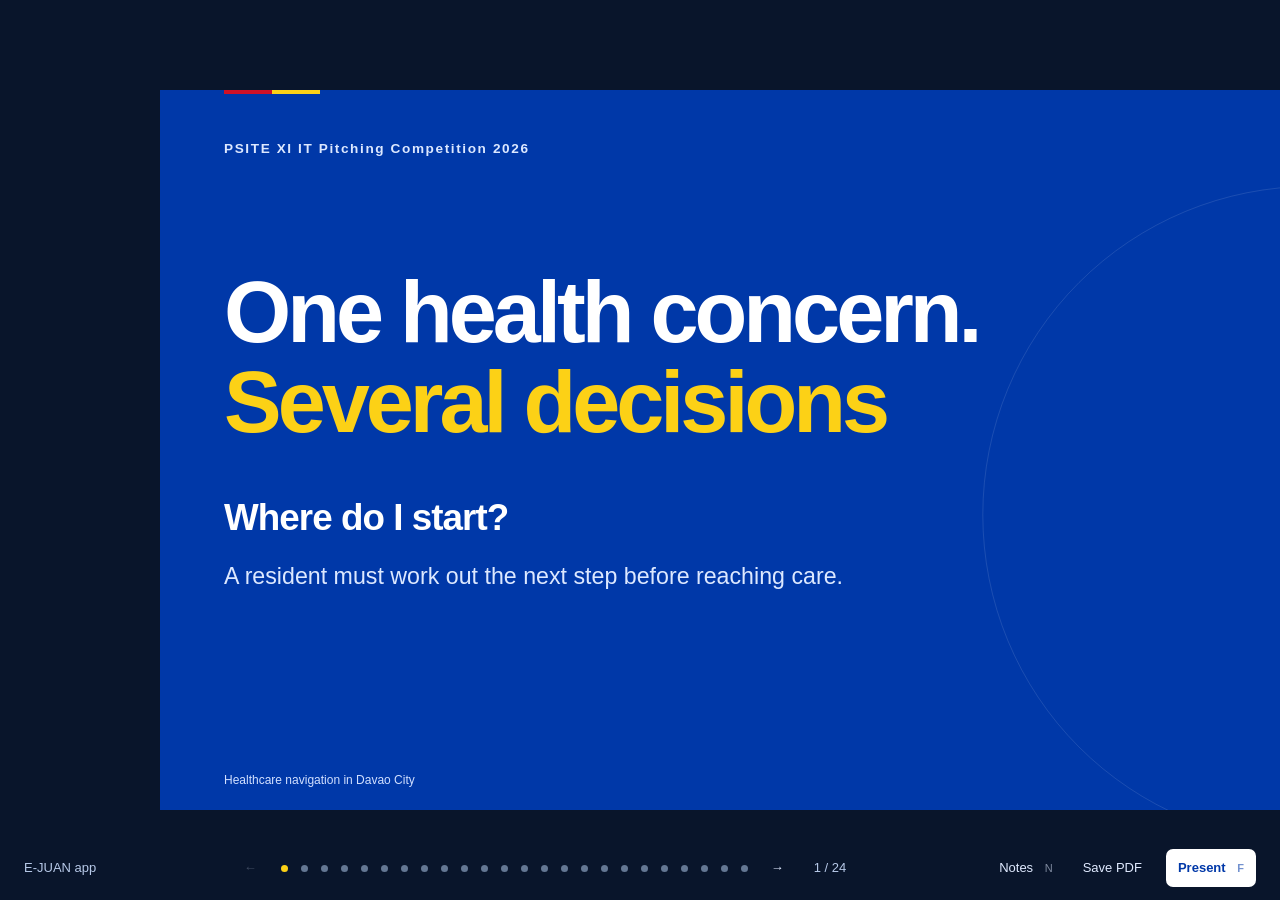
==== commit c16f09b9: "Add 24-slide E-JUAN pitch presentation and update related scripts" ====
--- a/pitch/index.html
+++ b/pitch/index.html
@@ -4,7 +4,7 @@
   <meta charset="utf-8">
   <meta name="viewport" content="width=device-width, initial-scale=1">
   <meta name="theme-color" content="#0038A8">
-  <meta name="description" content="E-JUAN's 13-slide concept pitch for PSITE XI 2026. Real prototype interfaces, a self-contained product story, and fictional demonstration data.">
+  <meta name="description" content="E-JUAN's 24-slide concept pitch for PSITE XI 2026. Real prototype interfaces, a self-contained product story, and fictional demonstration data.">
   <title>E-JUAN · PSITE XI 2026 Pitch</title>
   <link rel="stylesheet" href="../styles.css">
   <link rel="stylesheet" href="pitch.css">
@@ -14,162 +14,178 @@
 <body class="pitch">
   <main id="viewport" aria-label="E-JUAN pitch presentation">
     <div id="stage">
-      <section class="slide opening blue-slide" aria-labelledby="title-1">
-        <header><div class="brand-lockup"><div class="brand-symbol"><span></span><span></span></div><span>E-JUAN</span></div><span class="edition">PSITE XI IT Pitching Competition 2026</span></header>
-        <div class="opening-copy">
-          <p class="eyebrow">ALAGANG ABOT-KAMAY</p>
-          <h1 id="title-1">One concern.<br>A clearer path<br>to <em>care.</em></h1>
-          <p class="lead">From finding appropriate care to locating prescribed medicine.<br>One proposed journey for Davao City.</p>
-          <p class="promise">Easier for residents.<br>Accountable for sponsors.</p>
-        </div>
-        <button class="screen-image hero-phone" data-screen="ask" aria-label="Enlarge actual Ask Juan prototype screen"><img src="assets/ask.png" alt="Actual Ask Juan interface with care shortcuts and concern composer" width="800" height="1700"></button>
-        <span class="phone-caption">ACTUAL PROTOTYPE / FICTIONAL DATA</span>
-        <footer><span>Healthcare navigation &amp; institutional care coordination</span><span>01 / 13</span></footer>
+      <section class="slide problem-opening blue-slide" aria-labelledby="title-1">
+        <header><span class="section-tag">PSITE XI IT Pitching Competition 2026</span></header>
+        <h1 id="title-1">One health concern.<br><em>Several decisions</em></h1>
+        <p class="problem-question">Where do I start?</p><p class="problem-support">A resident must work out the next step before reaching care.</p>
+        <footer><span>Healthcare navigation in Davao City</span><span>01 / 24</span></footer>
       </section>
 
-      <section class="slide problem" aria-labelledby="title-2" hidden>
-        <header><span class="section-tag">THE PROBLEM</span><span class="small-brand">E-JUAN</span></header>
-        <h2 id="title-2">Getting healthcare shouldn’t mean<br>figuring out everything <em>alone.</em></h2>
-        <div class="fragmented-journey" aria-label="Four decisions in a fragmented patient journey">
-          <div><span class="question-number">01</span><h3>Where<br>do I go?</h3><p>Find the starting point</p></div>
-          <span class="broken-link" aria-hidden="true">···</span>
-          <div><span class="question-number">02</span><h3>Which<br>provider?</h3><p>Choose appropriate care</p></div>
-          <span class="broken-link" aria-hidden="true">···</span>
-          <div><span class="question-number">03</span><h3>Am I<br>covered?</h3><p>Understand eligibility</p></div>
-          <span class="broken-link" aria-hidden="true">···</span>
-          <div><span class="question-number">04</span><h3>Where is<br>my medicine?</h3><p>Find prescribed medicine</p></div>
-        </div>
-        <div class="context-band">
-          <div><strong>1,848,947</strong><span>Davao City residents<br>2024 census</span></div>
-          <div><strong>41.2<span class="percent">%</span></strong><span>PH current health spending paid out of pocket<br>2025</span></div>
-        </div>
-        <p class="takeaway">Better coordination <em>may</em> make existing care easier to access.</p>
-        <footer><span>Context, not proof of demand or measured access friction. <a href="https://rsso11.psa.gov.ph/system/files/11RSSO-DEL-SUR/Attachments/SR-2025-08PSO24-040.pdf">PSA 2024 census</a> · <a href="https://psa.gov.ph/statistics/pnha">PSA 2025 PNHA</a></span><span>02 / 13</span></footer>
+      <section class="slide problem-focus red-accent" aria-labelledby="title-2" hidden>
+        <header><span class="section-tag">THE PROBLEM</span></header>
+        <h2 id="title-2">Finding care.<br><em>Understanding coverage</em></h2>
+        <div class="statement-list"><div><h3>Which provider should I see?</h3><p>The resident needs an appropriate starting point and an available appointment.</p></div><div><h3>What care can I use?</h3><p>Covered services and sponsored visits have their own eligibility rules.</p></div></div>
+        <footer><span>Problem hypothesis. Resident interviews and workflow tests must establish the actual friction.</span><span>02 / 24</span></footer>
       </section>
 
-      <section class="slide product" aria-labelledby="title-3" hidden>
-        <header><span class="section-tag">THE PRODUCT JOURNEY</span><span class="small-brand">E-JUAN</span></header>
-        <h2 id="title-3">One guided journey. <em>From concern to care.</em></h2>
-        <p class="product-intro">Real prototype screens. The connected service is proposed.</p>
-        <div class="product-journey">
-          <article><div class="step-heading"><span>01</span><h3>ASK</h3></div><button class="screen-image" data-screen="intake" aria-label="Enlarge actual guided intake screen"><img src="assets/intake.png" alt="Ask Juan asks who needs care and explains it provides navigation, not diagnosis" width="800" height="1700"></button><p>Non-emergency intake.<br>Guidance without diagnosis.</p></article>
-          <article><div class="step-heading"><span>02</span><h3>MATCH</h3></div><button class="screen-image" data-screen="match" aria-label="Enlarge actual care matches screen"><img src="assets/match.png" alt="Care matches with fictional doctors and sample availability" width="800" height="1700"></button><p>Suitable care options.<br>Public / covered first.*</p></article>
-          <article><div class="step-heading"><span>03</span><h3>CHECK</h3></div><button class="screen-image" data-screen="check" aria-label="Enlarge actual care options screen"><img src="assets/check.png" alt="Care options with separate standard, conditional LGU-funded and YAKAP pathways" width="800" height="1700"></button><p>Sponsor eligibility rules.*<br>Visit &amp; budget controls.*</p></article>
-          <article><div class="step-heading"><span>04</span><h3>CONSULT</h3></div><button class="screen-image" data-screen="consult" aria-label="Enlarge actual simulated consultation screen"><img src="assets/consult.png" alt="Simulated video consultation explicitly labeled as a visual concept with no real clinician" width="800" height="1700"></button><p>Appointment request.*<br>Consent-based handoff.*</p></article>
-          <article><div class="step-heading"><span>05</span><h3>LOCATE</h3></div><button class="screen-image" data-screen="locate" aria-label="Enlarge actual medicine listings screen"><img src="assets/locate.png" alt="Paracetamol 500 mg example pharmacy search showing fictional prices and stock scenarios" width="800" height="1700"></button><p>Prescribed medicine search.<br>Confirm pharmacy stock.*</p></article>
-        </div>
-        <div class="journey-caption"><span>Existing prescription? Start with medicine search.</span><span>Sponsors see eligibility, booking &amp; spending records.*</span></div>
-        <footer><span>Fictional data throughout. *Proposed connected behavior. No live care, eligibility, handoff, stock or sponsor integration. Clinicians diagnose and prescribe.</span><span>03 / 13</span></footer>
+      <section class="slide problem-focus" aria-labelledby="title-3" hidden>
+        <header><span class="section-tag">THE PROBLEM</span></header>
+        <h2 id="title-3">A prescription leaves<br><em>another decision</em></h2>
+        <p class="problem-question">Where can I find my medicine?</p><p class="problem-support">A resident still needs to locate a pharmacy and confirm availability before travelling.</p>
+        <footer><span>Problem hypothesis. Current medicine listings in the prototype are fictional.</span><span>03 / 24</span></footer>
       </section>
 
-      <section class="slide walkthrough" aria-labelledby="title-4" hidden>
-        <header><span class="section-tag">ASK JUAN / A CLEAR STARTING POINT</span><span class="small-brand">E-JUAN</span></header>
-        <h2 id="title-4">Describe a concern.<br><em>Find the next step.</em></h2>
-        <div class="walkthrough-content">
-          <div class="screen-pair"><figure><button class="screen-image" data-screen="ask" aria-label="Enlarge Ask Juan start"><img src="assets/ask.png" alt="Actual Ask Juan start with four care shortcuts" width="800" height="1700"></button><figcaption>Choose a starting point</figcaption></figure><figure><button class="screen-image" data-screen="intake" aria-label="Enlarge guided intake"><img src="assets/intake.png" alt="Actual first question of a three-step guided intake" width="800" height="1700"></button><figcaption>Answer three short questions</figcaption></figure></div>
-          <div class="explanation"><p class="walkthrough-lead">Describe a concern, find a doctor, or start with medicine search.</p><ol class="explain-steps"><li><strong>Who needs care?</strong><span>Identify who the concern is for.</span></li><li><strong>How long has it lasted?</strong><span>A short intake organizes the concern.</span></li><li><strong>Any warning signs?</strong><span>Urgent warning signs lead to separate urgent-care guidance.</span></li></ol><p class="key-statement">Juan guides navigation. A licensed clinician makes clinical decisions.</p></div>
-        </div>
-        <footer><span>Actual app screens and local demonstration rules. No connected AI model, diagnosis, prescribing or emergency service.</span><span>04 / 13</span></footer>
+      <section class="slide opening blue-slide" aria-labelledby="title-4" hidden>
+        <header><div class="brand-lockup"><div class="brand-symbol"><span></span><span></span></div><span>E-JUAN</span></div><span class="edition">INTRODUCING E-JUAN</span></header>
+        <h1 id="title-4">One concern.<br>A clearer path<br>to <em>care</em></h1>
+        <p class="lead">Healthcare navigation and institutional care coordination.<br>Davao City first.</p><button class="screen-image hero-phone" data-screen="ask" aria-label="Enlarge Ask Juan prototype"><img src="assets/ask.png" alt="Actual Ask Juan starting screen" width="800" height="1700"></button><span class="phone-caption">ACTUAL PROTOTYPE / FICTIONAL DATA</span>
+        <footer><span>ALAGANG ABOT-KAMAY</span><span>04 / 24</span></footer>
       </section>
 
-      <section class="slide walkthrough" aria-labelledby="title-5" hidden>
-        <header><span class="section-tag">MATCH &amp; CHECK / CARE WITH A FUNDING PATH</span><span class="small-brand">E-JUAN</span></header>
-        <h2 id="title-5">Choose care.<br><em>Understand who pays.</em></h2>
-        <div class="walkthrough-content">
-          <div class="screen-pair"><figure><button class="screen-image" data-screen="match" aria-label="Enlarge care matches"><img src="assets/match.png" alt="Actual fictional general physician matches with sample availability" width="800" height="1700"></button><figcaption>Compare doctors &amp; sample slots</figcaption></figure><figure><button class="screen-image" data-screen="check" aria-label="Enlarge care options"><img src="assets/check.png" alt="Actual explicitly approved LGU-beneficiary sample and separate YAKAP pathway" width="800" height="1700"></button><figcaption>Review separate care pathways</figcaption></figure></div>
-          <div class="explanation"><p class="walkthrough-lead">The proposed connected service would prioritize available public or covered care, then relevant participating providers.</p><ol class="explain-steps"><li><strong>Standard care</strong><span>The prototype can continue with the displayed sample fee.</span></li><li><strong>Sponsored care, when approved</strong><span>A future program must check beneficiary rules, provider, service, visit allowance and remaining budget.</span></li><li><strong>PhilHealth YAKAP</strong><span>A separate primary-care pathway. Membership alone does not approve an LGU-funded consultation.</span></li></ol></div>
-        </div>
-        <footer><span>Fictional providers, availability and approval. Public-first ranking and institutional verification remain proposed.</span><span>05 / 13</span></footer>
+      <section class="slide metric-slide" aria-labelledby="title-5" hidden>
+        <header><span class="section-tag">THE NEED / LOCAL SCALE</span><span class="small-brand">E-JUAN</span></header>
+        <h2 id="title-5">Davao City is<br><em>our starting point</em></h2>
+        <div class="metric-content"><div><strong class="big-number">1.85M</strong><p class="metric-label">Davao City residents</p></div><div class="metric-explanation"><p>A large local population gives us a focused place to test healthcare navigation.</p><p class="metric-note">Exact 2024 census count: 1,848,947.<br>Population provides context, not an E-JUAN user forecast.</p></div></div>
+        <footer><span><a href="https://rsso11.psa.gov.ph/content/2024-census-population-popcen-official-population-counts-city-davao">PSA 2024 Census of Population</a>. Population as of 1 July 2024.</span><span>05 / 24</span></footer>
       </section>
 
-      <section class="slide walkthrough" aria-labelledby="title-6" hidden>
-        <header><span class="section-tag">CONSULT / THE PATIENT CONTROLS THE HANDOFF</span><span class="small-brand">E-JUAN</span></header>
-        <h2 id="title-6">Review the appointment.<br><em>Choose what to share.</em></h2>
-        <div class="walkthrough-content">
-          <div class="screen-pair"><figure><button class="screen-image" data-screen="review" aria-label="Enlarge actual optional consent review"><img src="assets/review.png" alt="Actual booking review with optional Ask Juan summary sharing unchecked by default" width="800" height="1700"></button><figcaption>Review details &amp; optional consent</figcaption></figure><figure><button class="screen-image" data-screen="consult" aria-label="Enlarge simulated consultation"><img src="assets/consult.png" alt="Actual simulated video consultation with no real clinician" width="800" height="1700"></button><figcaption>Explore the consultation preview</figcaption></figure></div>
-          <div class="explanation"><ol class="explain-steps"><li><strong>Confirm the care choices</strong><span>Provider, time, consultation mode, funding pathway and sample total appear before confirmation.</span></li><li><strong>Share the intake only by choice</strong><span>The real review screen leaves summary-sharing consent unchecked by default.</span></li><li><strong>A clinician retains authority</strong><span>In the proposed service, a licensed clinician reviews the concern, diagnoses and prescribes.</span></li></ol><p class="key-statement">The current demo creates a local sample booking and simulates a consultation.</p></div>
-        </div>
-        <footer><span>No clinician is contacted, no patient record is transmitted and nothing is charged. Connected appointments and handoff remain proposed.</span><span>06 / 13</span></footer>
+      <section class="slide metric-slide red-accent" aria-labelledby="title-6" hidden>
+        <header><span class="section-tag">THE NEED / HEALTH SPENDING</span><span class="small-brand">E-JUAN</span></header>
+        <h2 id="title-6">Households carry<br><em>a substantial share</em></h2>
+        <div class="metric-content"><div><strong class="big-number">41.2%</strong><p class="metric-label">of Philippine current health spending</p></div><div class="metric-explanation"><p>Households paid this share out of pocket in 2025.</p><p class="metric-note">Clear care and funding choices matter.<br>This is national spending context, not a Davao-specific rate.</p></div></div>
+        <footer><span><a href="https://psa.gov.ph/sites/default/files/infographics/2025%20PNHA%20Infographics-signed.pdf">PSA 2025 Philippine National Health Account</a>. Share of current health expenditure.</span><span>06 / 24</span></footer>
       </section>
 
-      <section class="slide walkthrough" aria-labelledby="title-7" hidden>
-        <header><span class="section-tag">LOCATE / A PRESCRIPTION HAS A NEXT STEP</span><span class="small-brand">E-JUAN</span></header>
-        <h2 id="title-7">Find the prescribed medicine.<br><em>Confirm before going.</em></h2>
-        <div class="walkthrough-content">
-          <div class="screen-pair"><figure><button class="screen-image" data-screen="prescription" aria-label="Enlarge actual prescription wallet"><img src="assets/prescription.png" alt="Actual prescription wallet containing a fictional Paracetamol 500 mg record marked invalid for medical use" width="800" height="1700"></button><figcaption>Open the example prescription</figcaption></figure><figure><button class="screen-image" data-screen="locate" aria-label="Enlarge actual pharmacy listings"><img src="assets/locate.png" alt="Actual example pharmacy listings with different stock-confidence states" width="800" height="1700"></button><figcaption>Compare nearby sample listings</figcaption></figure></div>
-          <div class="explanation"><p class="walkthrough-lead">Medicine search can follow a consultation or serve someone who already has a prescription.</p><ol class="explain-steps"><li><strong>Search the medicine</strong><span>The current demo has example results for Paracetamol 500 mg.</span></li><li><strong>Compare the listings</strong><span>Sample branches show prices, distance, stock status and update age.</span></li><li><strong>Request stock confirmation</strong><span>A future pharmacy partner would confirm availability before the resident travels.</span></li></ol><p class="key-statement">A reported listing is not a guarantee of current stock.</p></div>
-        </div>
-        <footer><span>Prescriptions, pharmacy locations, prices and stock are fictional. No inventory integration or real pharmacy confirmation is connected.</span><span>07 / 13</span></footer>
+      <section class="slide metric-slide yellow-accent" aria-labelledby="title-7" hidden>
+        <header><span class="section-tag">THE OPPORTUNITY / POSSIBLE BUYERS</span><span class="small-brand">E-JUAN</span></header>
+        <h2 id="title-7">A regional prospect universe</h2>
+        <div class="metric-content"><div><strong class="big-number">54</strong><p class="metric-label">provincial, city and municipal LGUs</p></div><div class="metric-explanation"><p>Potential institutional buyers in Davao Region.</p><p class="metric-note">5 provinces + 6 cities + 43 municipalities.<br>Each buyer still needs a verified need, budget and purchasing authority.</p></div></div>
+        <footer><span><a href="https://psa.gov.ph/classification/psgc/provinces/1100000000">PSA Philippine Standard Geographic Code</a>. Possible prospects. No signed E-JUAN customers.</span><span>07 / 24</span></footer>
       </section>
 
-      <section class="slide sponsor" aria-labelledby="title-8" hidden>
-        <header><span class="section-tag">INSTITUTIONAL VALUE / COORDINATION WITH ACCOUNTABILITY</span><span class="small-brand">E-JUAN</span></header>
-        <h2 id="title-8">Residents need a path.<br><em>Sponsors need accountable records.</em></h2>
-        <p class="section-intro">A proposed institutional license supports a program from eligibility to completed-service reconciliation.</p>
-        <div class="sponsor-columns"><article><span class="column-label">BEFORE A SPONSORED VISIT</span><h3>Approve the right use<br>of program funding.</h3><ul><li>Apply the institution’s beneficiary rules</li><li>Check the approved provider and service</li><li>Check visit allowance and budget</li><li>Authorize eligible appointment requests</li></ul></article><article><span class="column-label">AFTER A COMPLETED VISIT</span><h3>Connect the service<br>to its spending record.</h3><ul><li>Reconcile bookings with completed visits</li><li>Record the approved clinical payment</li><li>Monitor spending against program limits</li><li>Measure staff effort and renewal value</li></ul></article></div>
-        <div class="privacy-boundary"><strong>Access follows the role.</strong><p>Proposed sponsor access: eligibility, booking and expenditure records.<br>Clinical details stay with the patient and authorized care team, with consent-based handoff.</p></div>
-        <footer><span>Proposed institutional workflow. Sponsor dashboards, audit records and production access controls are not implemented in this prototype.</span><span>08 / 13</span></footer>
+      <section class="slide metric-slide" aria-labelledby="title-8" hidden>
+        <header><span class="section-tag">COMMERCIAL FEASIBILITY / THE BUYER</span><span class="small-brand">E-JUAN</span></header>
+        <h2 id="title-8">An institution-funded<br><em>software license</em></h2>
+        <div class="metric-content"><div><strong class="big-number">₱10,000</strong><p class="metric-label">proposed monthly license per institution</p></div><div class="metric-explanation"><p>An LGU or healthcare program sponsor would pay for coordination.</p><p class="metric-note">Clinical payments remain separate.<br>E-JUAN assumes a fixed license, with no percentage of professional fees.</p></div></div>
+        <footer><span>Illustrative assumptions from the original concept. Pricing, costs and willingness to pay remain unvalidated.</span><span>08 / 24</span></footer>
       </section>
 
-      <section class="slide maturity" aria-labelledby="title-9" hidden>
-        <header><span class="section-tag">PRODUCT STATUS / WHAT EXISTS AND WHAT COMES NEXT</span><span class="small-brand">E-JUAN</span></header>
-        <h2 id="title-9">An interactive prototype.<br><em>A connected service to validate.</em></h2>
-        <div class="maturity-columns"><article><span class="column-label">AVAILABLE TO EXPLORE TODAY</span><h3>23 screens.<br>One local demo.</h3><ul><li>Guided intake and urgent-warning routes</li><li>Doctor filters, sample slots and booking review</li><li>Separate care pathways and optional consent</li><li>Consultation, prescription and pharmacy previews</li></ul><p>Self-contained HTML, CSS and JavaScript.<br>No account, backend or internet required.</p></article><article><span class="column-label">REQUIRED FOR AN AUTHORIZED PILOT</span><h3>Approved partners.<br>Verified operations.</h3><ul><li>Provider and sponsor authorization</li><li>Identity, eligibility and availability checks</li><li>Secure clinical handoff and role-based records</li><li>Real pharmacy confirmation and program reconciliation</li></ul><p>Clinical, funding and data-protection arrangements must precede a connected pilot.</p></article></div>
-        <p class="takeaway">Current screens demonstrate the experience. <em>Pilot evidence must establish its value.</em></p>
-        <footer><span>All screenshots use fictional data. No signed partners, paying customers, deployed clinical service or demonstrated patient outcomes.</span><span>09 / 13</span></footer>
+      <section class="slide budget-slide" aria-labelledby="title-9" hidden>
+        <header><span class="section-tag">COMMERCIAL FEASIBILITY / ONE ILLUSTRATIVE MONTH</span><span class="small-brand">E-JUAN</span></header>
+        <h2 id="title-9">Care spending and software revenue</h2>
+        <p class="section-intro">Assume 100 consultations at ₱500 each.</p><div class="budget-equation"><div><strong>₱50,000</strong><p>Clinical services</p><span>Paid separately to providers</span></div><b>+</b><div><strong>₱10,000</strong><p>E-JUAN software</p><span>Illustrated revenue before costs</span></div><b>=</b><div><strong>₱60,000</strong><p>Sponsor spending</p><span>Before additional charges</span></div></div>
+        <footer><span>Illustrative assumptions from the original concept. Pricing, costs and willingness to pay remain unvalidated.</span><span>09 / 24</span></footer>
       </section>
 
-      <section class="slide competition" aria-labelledby="title-10" hidden>
-        <header><span class="section-tag">OUR PROPOSED FOCUS</span><span class="small-brand">E-JUAN</span></header>
-        <h2 id="title-10">We don’t replace healthcare.<br><em>We connect its moving parts.</em></h2>
-        <div class="comparison">
-          <article><span class="column-label">EXISTING TELEHEALTH</span><h3>NowServing<br>mWell</h3><p>Provider discovery, consultations and prescription-related services.</p><p class="detail">mWell already offers LGU community solutions.</p></article>
-          <article><span class="column-label">EXISTING PUBLIC CARE</span><h3>PhilHealth YAKAP<br>Davao City CHO</h3><p>Covered care, referrals and public healthcare support.</p><p class="detail">Existing services are the starting point.</p></article>
-          <article class="ejuan-focus"><span class="column-label">COORDINATION TO VALIDATE</span><h3>E-JUAN</h3><p>One configurable institution-led workflow.</p><ul><li>Care navigation &amp; sponsor rules</li><li>Authorized booking &amp; spending records</li><li>Local medicine confirmation</li></ul></article>
-        </div>
-        <p class="takeaway">Our opportunity: <em>a better-coordinated journey.</em></p>
-        <footer><span>Incremental value must beat existing platforms and in-house systems. <a href="https://nowserving.ph/">NowServing</a> · <a href="https://www.mwell.com.ph/lgu-community">mWell</a> · <a href="https://www.philhealth.gov.ph/yakap/">YAKAP</a> · <a href="https://davaocity.gov.ph/departments/social-services/city-health-office/">Davao CHO</a></span><span>10 / 13</span></footer>
+      <section class="slide metric-slide" aria-labelledby="title-10" hidden>
+        <header><span class="section-tag">COMMERCIAL FEASIBILITY / VALUE TO TEST</span><span class="small-brand">E-JUAN</span></header>
+        <h2 id="title-10">Software cost per visit</h2>
+        <div class="metric-content"><div><strong class="big-number">₱100</strong><p class="metric-label">per visit at 100 consultations per month</p></div><div class="metric-explanation"><p>₱10,000 monthly license ÷ 100 consultations.</p><p class="metric-note">A sponsor must see enough administrative value to justify this cost.<br>Delivery costs and profitability still need validation.</p></div></div>
+        <footer><span>Illustrative assumptions from the original concept. Pricing, costs and willingness to pay remain unvalidated.</span><span>10 / 24</span></footer>
       </section>
 
-      <section class="slide business" aria-labelledby="title-11" hidden>
-        <header><span class="section-tag">THE BUSINESS MODEL</span><span class="small-brand">E-JUAN</span></header>
-        <h2 id="title-11">Sponsors pay for coordination.<br><em>Not a cut of care.</em></h2>
-        <p class="model-label">ONE INSTITUTION / ONE ILLUSTRATIVE MONTH</p>
-        <div class="financial-model">
-          <article><span class="column-label">CLINICAL SERVICES</span><strong>₱50,000</strong><p>100 consultations × ₱500</p><span class="model-note">Paid separately to providers</span></article>
-          <span class="operator" aria-hidden="true">+</span>
-          <article class="license"><span class="column-label">E-JUAN SOFTWARE</span><strong>₱10,000</strong><p>Proposed monthly license</p><span class="model-note">E-JUAN’s illustrated revenue</span></article>
-          <span class="operator" aria-hidden="true">=</span>
-          <article><span class="column-label">INSTITUTIONAL SPENDING</span><strong>₱60,000</strong><p>Total before additional charges</p><span class="model-note">Clinical care + software</span></article>
-        </div>
-        <div class="value-test"><div class="per-visit"><strong>₱100<span>/ visit</span></strong><p>Effective software cost at 100 consultations</p></div><div><h3>Will the coordination justify its cost?</h3><p>Eligibility controls. Better booking coordination. Reconciled service records.<br>Spending oversight. Administrative efficiency.</p></div></div>
-        <footer><span>All amounts hypothetical. No verified pricing, contracts or revenue. Fixed license assumed, with no percentage of professional fees.</span><span>11 / 13</span></footer>
+      <section class="slide journey-overview yellow-accent" aria-labelledby="title-11" hidden>
+        <header><span class="section-tag">THE PRODUCT JOURNEY</span><span class="small-brand">E-JUAN</span></header>
+        <h2 id="title-11">Five steps through care</h2>
+        <div class="flat-journey"><div><span>01</span><h3>ASK</h3><p>Describe the concern</p></div><div><span>02</span><h3>MATCH</h3><p>Compare care options</p></div><div><span>03</span><h3>CHECK</h3><p>Review funding</p></div><div><span>04</span><h3>CONSULT</h3><p>Meet a clinician</p></div><div><span>05</span><h3>LOCATE</h3><p>Find medicine</p></div></div><p class="key-statement">An existing prescription can start directly at medicine search.</p>
+        <footer><span>Actual prototype screens. Fictional data. Connected operations remain proposed.</span><span>11 / 24</span></footer>
       </section>
 
-      <section class="slide pilot" aria-labelledby="title-12" hidden>
-        <header><span class="section-tag">PILOT &amp; GROWTH</span><span class="small-brand">E-JUAN</span></header>
-        <h2 id="title-12">Prove it locally.<br><em>Scale what works.</em></h2>
-        <div class="roadmap">
-          <article><span class="phase-num">01</span><h3>SIMULATE</h3><p>Synthetic records.<br>Supervised workflow usability tests.</p></article>
-          <article><span class="phase-num">02</span><h3>VALIDATE</h3><p>Seek an authorized Davao City pilot.<br>Provider, sponsor &amp; pharmacy partners.</p></article>
-          <article><span class="phase-num">03</span><h3>REPLICATE</h3><p>Expand after measurable value.<br>Purchasing feasibility &amp; repeatable workflows.</p></article>
-        </div>
-        <div class="pilot-evidence"><div class="prospects"><strong>54</strong><p>Regional LGU organizations<br><b>Possible prospects. No customers.</b></p></div><div class="pilot-measures"><h3>Will qualified sponsors buy, use and renew?</h3><ul><li>Successful healthcare navigation</li><li>Administrative minutes per booking</li><li>Completed consultations reconciled</li><li>Pharmacy stock confirmation reliability</li><li>Willingness to pay and renew</li></ul></div></div>
-        <footer><span>Authorized pilot subject to clinical &amp; data-protection requirements. <a href="https://psa.gov.ph/classification/psgc/provinces/1100000000">PSA PSGC Davao Region</a>: 5 provinces + 6 cities + 43 municipalities.</span><span>12 / 13</span></footer>
+      <section class="slide single-screen" aria-labelledby="title-12" hidden>
+        <header><span class="section-tag">ASK / GUIDED INTAKE</span><span class="small-brand">E-JUAN</span></header>
+        <h2 id="title-12">A clearer starting point</h2>
+        <div class="single-walkthrough"><button class="screen-image" data-screen="intake" aria-label="Enlarge Actual guided intake screen"><img src="assets/intake.png" alt="Actual guided intake screen" width="800" height="1700"></button><div class="statement-list"><div><h3>Three short questions</h3><p>Who needs care, how long it has lasted, and any warning signs.</p></div><div><h3>Navigation without diagnosis</h3><p>Urgent warning signs lead to separate urgent-care guidance.</p></div></div></div>
+        <footer><span>Actual local demonstration rules. No connected AI model or clinical decision service.</span><span>12 / 24</span></footer>
       </section>
 
-      <section class="slide closing blue-slide" aria-labelledby="title-13" hidden>
+      <section class="slide single-screen" aria-labelledby="title-13" hidden>
+        <header><span class="section-tag">MATCH / CARE OPTIONS</span><span class="small-brand">E-JUAN</span></header>
+        <h2 id="title-13">Compare appropriate care options</h2>
+        <div class="single-walkthrough"><button class="screen-image" data-screen="match" aria-label="Enlarge Actual care matches screen"><img src="assets/match.png" alt="Actual care matches screen" width="800" height="1700"></button><div class="statement-list"><div><h3>Doctor and appointment choices</h3><p>The prototype shows fictional providers and sample slots.</p></div><div><h3>Public or covered care first</h3><p>This intended ranking requires verified participating services.</p></div></div></div>
+        <footer><span>Fictional providers and availability. Connected public-first ranking remains proposed.</span><span>13 / 24</span></footer>
+      </section>
+
+      <section class="slide single-screen yellow-accent" aria-labelledby="title-14" hidden>
+        <header><span class="section-tag">CHECK / FUNDING</span><span class="small-brand">E-JUAN</span></header>
+        <h2 id="title-14">Review the funding pathway</h2>
+        <div class="single-walkthrough"><button class="screen-image" data-screen="check" aria-label="Enlarge Actual care and funding options screen"><img src="assets/check.png" alt="Actual care and funding options screen" width="800" height="1700"></button><div class="statement-list"><div><h3>Standard or sponsored care</h3><p>Sponsored visits require beneficiary, provider, service, allowance and budget checks.</p></div><div><h3>A separate YAKAP pathway</h3><p>PhilHealth membership alone does not approve an LGU-funded consultation.</p></div></div></div>
+        <footer><span>Fictional approval states. Institutional verification remains proposed.</span><span>14 / 24</span></footer>
+      </section>
+
+      <section class="slide single-screen" aria-labelledby="title-15" hidden>
+        <header><span class="section-tag">CONSULT / PATIENT CHOICE</span><span class="small-brand">E-JUAN</span></header>
+        <h2 id="title-15">Review details and choose consent</h2>
+        <div class="single-walkthrough"><button class="screen-image" data-screen="review" aria-label="Enlarge Actual booking review and optional consent screen"><img src="assets/review.png" alt="Actual booking review and optional consent screen" width="800" height="1700"></button><div class="statement-list"><div><h3>Appointment details before confirmation</h3><p>Review provider, time, mode, funding and sample total.</p></div><div><h3>Optional intake sharing</h3><p>The summary-sharing checkbox starts unchecked.</p></div></div></div>
+        <footer><span>Actual prototype behavior. No doctor is contacted, record transmitted or payment charged.</span><span>15 / 24</span></footer>
+      </section>
+
+      <section class="slide single-screen red-accent" aria-labelledby="title-16" hidden>
+        <header><span class="section-tag">CONSULT / CLINICAL AUTHORITY</span><span class="small-brand">E-JUAN</span></header>
+        <h2 id="title-16">The clinician makes<br><em>the clinical decisions</em></h2>
+        <div class="single-walkthrough"><button class="screen-image" data-screen="consult" aria-label="Enlarge Actual simulated consultation screen"><img src="assets/consult.png" alt="Actual simulated consultation screen" width="800" height="1700"></button><div class="statement-list"><div><h3>Licensed clinician</h3><p>Diagnosis and prescribing belong to the authorized care team.</p></div><div><h3>Consultation preview today</h3><p>The screen simulates a visit using fictional data.</p></div></div></div>
+        <footer><span>Simulated consultation. No live clinician, audio, video or medical advice.</span><span>16 / 24</span></footer>
+      </section>
+
+      <section class="slide single-screen" aria-labelledby="title-17" hidden>
+        <header><span class="section-tag">LOCATE / PRESCRIPTION</span><span class="small-brand">E-JUAN</span></header>
+        <h2 id="title-17">A prescription has a next step</h2>
+        <div class="single-walkthrough"><button class="screen-image" data-screen="prescription" aria-label="Enlarge Actual fictional prescription wallet"><img src="assets/prescription.png" alt="Actual fictional prescription wallet" width="800" height="1700"></button><div class="statement-list"><div><h3>Prescription wallet</h3><p>The interface demonstrates how a resident could open a clinician-issued record.</p></div><div><h3>Continue to medicine search</h3><p>The example links a prescription to nearby sample listings.</p></div></div></div>
+        <footer><span>Fictional Paracetamol 500 mg record. Invalid for medical use or dispensing.</span><span>17 / 24</span></footer>
+      </section>
+
+      <section class="slide single-screen yellow-accent" aria-labelledby="title-18" hidden>
+        <header><span class="section-tag">LOCATE / PHARMACY CONFIRMATION</span><span class="small-brand">E-JUAN</span></header>
+        <h2 id="title-18">Confirm medicine before travelling</h2>
+        <div class="single-walkthrough"><button class="screen-image" data-screen="locate" aria-label="Enlarge Actual fictional medicine listings"><img src="assets/locate.png" alt="Actual fictional medicine listings" width="800" height="1700"></button><div class="statement-list"><div><h3>Compare the listings</h3><p>Sample prices, distance, stock status and update age.</p></div><div><h3>Confirm availability</h3><p>A future pharmacy partner must verify stock before the resident travels.</p></div></div></div>
+        <footer><span>Fictional listings. No pharmacy inventory or confirmation service is connected.</span><span>18 / 24</span></footer>
+      </section>
+
+      <section class="slide sponsor-focus red-accent" aria-labelledby="title-19" hidden>
+        <header><span class="section-tag">INSTITUTIONAL VALUE</span><span class="small-brand">E-JUAN</span></header>
+        <h2 id="title-19">Accountable sponsored visits</h2>
+        <div class="statement-list"><div><h3>Before the visit</h3><p>Apply beneficiary rules and authorize the service within allowance and budget.</p></div><div><h3>After the visit</h3><p>Reconcile the completed consultation with its booking and approved payment.</p></div></div><p class="key-statement">Sponsor records cover eligibility, booking and spending.<br>Clinical access follows the patient’s consent and the care team’s role.</p>
+        <footer><span>Proposed workflow. Sponsor dashboards, audit records and production access controls are not implemented.</span><span>19 / 24</span></footer>
+      </section>
+
+      <section class="slide alternatives-slide" aria-labelledby="title-20" hidden>
+        <header><span class="section-tag">EXISTING ALTERNATIVES</span><span class="small-brand">E-JUAN</span></header>
+        <h2 id="title-20">A specific coordination focus</h2>
+        <div class="alternative-columns"><div><h3>Existing care services</h3><p>NowServing and mWell offer digital care.<br>mWell already has LGU solutions.</p><p>YAKAP and Davao City CHO<br>provide public-care pathways.</p></div><div><h3>E-JUAN’s proposed focus</h3><p>Connect care choices to sponsor rules,<br>approved visits and spending records.</p><p>Add local medicine confirmation<br>through participating pharmacies.</p></div></div>
+        <footer><span><a href="https://nowserving.ph/">NowServing</a> · <a href="https://www.mwell.com.ph/lgu-community">mWell</a> · <a href="https://www.philhealth.gov.ph/yakap/">YAKAP</a> · <a href="https://davaocity.gov.ph/departments/social-services/city-health-office/">Davao CHO</a>. Incremental value remains to be tested.</span><span>20 / 24</span></footer>
+      </section>
+
+      <section class="slide metric-slide" aria-labelledby="title-21" hidden>
+        <header><span class="section-tag">TECHNICAL FEASIBILITY / CURRENT PROTOTYPE</span><span class="small-brand">E-JUAN</span></header>
+        <h2 id="title-21">An experience we can test today</h2>
+        <div class="metric-content"><div><strong class="big-number">23</strong><p class="metric-label">screens in the local prototype</p></div><div class="metric-explanation"><p>The interactive demo covers intake, bookings, consent and medicine discovery.</p><p class="metric-note">Runs locally without a backend or account.<br>Connected operations and patient outcomes remain unproven.</p></div></div>
+        <footer><span>Actual repository interface. All records and service interactions are fictional.</span><span>21 / 24</span></footer>
+      </section>
+
+      <section class="slide pilot-prerequisites" aria-labelledby="title-22" hidden>
+        <header><span class="section-tag">OPERATIONAL FEASIBILITY</span><span class="small-brand">E-JUAN</span></header>
+        <h2 id="title-22">What a connected pilot requires</h2>
+        <div class="statement-list"><div><h3>Authorized partners</h3><p>A healthcare provider, an institutional sponsor and participating pharmacies.</p></div><div><h3>Verified operations</h3><p>Identity, eligibility, appointments, secure handoff and service reconciliation.</p></div></div><p class="key-statement">Clinical, funding and data-protection arrangements precede live operations.</p>
+        <footer><span>Proposed pilot requirements. No signed partners or production integrations.</span><span>22 / 24</span></footer>
+      </section>
+
+      <section class="slide pilot-focus yellow-accent" aria-labelledby="title-23" hidden>
+        <header><span class="section-tag">PILOT / EVIDENCE BEFORE EXPANSION</span><span class="small-brand">E-JUAN</span></header>
+        <h2 id="title-23">A local test with clear measures</h2>
+        <p class="section-intro">Synthetic usability testing, then an authorized Davao City pilot.</p><div class="measure-grid"><div><h3>Resident journey</h3><p>Navigation success<br>Reliable medicine confirmation</p></div><div><h3>Sponsor operations</h3><p>Staff minutes per booking<br>Completed visits reconciled</p></div></div><p class="key-statement">The commercial gate: a qualified sponsor willing to pay and renew.</p>
+        <footer><span>Expand only after measurable benefit and a feasible institutional purchase. No measured pilot results yet.</span><span>23 / 24</span></footer>
+      </section>
+
+      <section class="slide closing blue-slide" aria-labelledby="title-24" hidden>
         <header><div class="brand-lockup"><div class="brand-symbol"><span></span><span></span></div><span>E-JUAN</span></div><span class="edition">ONE CREDIBLE DAVAO CITY PILOT</span></header>
-        <div class="closing-copy"><h2 id="title-13">Make every step<br>to care <em>count.</em></h2><p class="lead">One coordinated journey.<br>More accessible navigation. Better accountability.</p><div class="partner-ask"><p>One willing healthcare provider.</p><p>One authorized institutional sponsor.</p><p>Pharmacy partners.</p><span>To validate one credible local pilot.</span></div><p class="closing-line">One concern. A clearer path to care.</p></div>
-        <button class="screen-image closing-phone" data-screen="home" aria-label="Enlarge actual E-JUAN home screen"><img src="assets/home.png" alt="E-JUAN actual home screen with Ask Juan, doctor discovery and medicine discovery" width="800" height="1700"></button>
-        <span class="phone-caption">ALAGANG ABOT-KAMAY</span>
-        <footer><span>Concept stage. No signed partners, live clinical integrations or proven institutional demand.</span><span>13 / 13</span></footer>
+        <h2 id="title-24">A clearer path<br>to <em>care</em></h2>
+        <div class="partner-ask"><p>One willing healthcare provider.</p><p>One authorized institutional sponsor.</p><p>Pharmacy partners.</p><span>To validate one credible local pilot.</span></div><p class="closing-line">ALAGANG ABOT-KAMAY</p><button class="screen-image closing-phone" data-screen="home" aria-label="Enlarge E-JUAN home"><img src="assets/home.png" alt="Actual E-JUAN home screen" width="800" height="1700"></button>
+        <footer><span>Concept stage. No signed partners, live clinical integrations or proven institutional demand.</span><span>24 / 24</span></footer>
       </section>
     </div>
   </main>
   <nav class="controls" aria-label="Presentation controls">
     <a class="back-app" href="../index.html" title="Open the original E-JUAN prototype">E-JUAN app</a>
-    <div class="slide-navigation"><button id="previous" aria-label="Previous slide">←</button><div id="progress" aria-label="Choose a slide"></div><button id="next" aria-label="Next slide">→</button><span id="counter" aria-live="polite">1 / 13</span></div>
+    <div class="slide-navigation"><button id="previous" aria-label="Previous slide">←</button><div id="progress" aria-label="Choose a slide"></div><button id="next" aria-label="Next slide">→</button><span id="counter" aria-live="polite">1 / 24</span></div>
     <div class="presentation-actions"><button id="notes-toggle" aria-expanded="false" aria-controls="notes">Notes <kbd>N</kbd></button><button id="print">Save PDF</button><button id="fullscreen">Present <kbd>F</kbd></button></div>
   </nav>
   <aside id="notes" aria-label="Speaker notes" hidden><div class="notes-top"><h2 id="notes-title"></h2><button id="notes-close" aria-label="Close speaker notes">×</button></div><p id="notes-timing"></p><h3>Emphasize</h3><ul id="notes-emphasis"></ul><h3>Speaker notes</h3><p id="notes-script"></p><h3>Sources &amp; prototype boundaries</h3><p id="notes-sources"></p><a href="SPEAKER_NOTES.md">Complete notes &amp; original script / Q&amp;A</a></aside>
--- a/pitch/pitch.css
+++ b/pitch/pitch.css
@@ -179,3 +179,58 @@
   .controls, #notes, #screen-dialog, #announcement { display: none !important; }
   .screen-image { box-shadow: none; }
 }
+
+/* Expanded narrative: each screen or number gets its own composition. */
+.problem-opening header .section-tag { color: #dce8ff; font-size: 17px; }
+.problem-opening h1 { margin-top: 130px; font-size: 108px; line-height: 1.04; letter-spacing: -5px; }
+.problem-question { font-size: 46px; line-height: 1.2; letter-spacing: -1.2px; margin-top: 60px !important; font-weight: 600; }
+.problem-support { font-size: 29px; line-height: 1.5; max-width: 1040px; margin-top: 24px !important; color: #405270; }
+.problem-opening .problem-support { color: #dce8ff; }
+.problem-focus .problem-question { margin-top: 95px !important; color: var(--blue); font-size: 54px; }
+.statement-list { margin-top: 60px; max-width: 1280px; }
+.statement-list > div { padding: 28px 0; border-top: 1px solid var(--line); }
+.statement-list h3 { font-size: 36px; line-height: 1.2; letter-spacing: -1px; font-weight: 650; }
+.statement-list p { font-size: 28px; line-height: 1.5; color: #405270; margin-top: 16px; max-width: 1170px; }
+.opening > h1 { margin-top: 70px; max-width: 940px; }
+.opening > .lead { max-width: 950px; }
+.metric-content { display: grid; grid-template-columns: 690px 1fr; gap: 80px; margin-top: 94px; align-items: center; }
+.big-number { display: block; color: var(--blue); font-size: 136px; line-height: 1.05; font-weight: 650; letter-spacing: -7px; white-space: nowrap; }
+.metric-label { font-size: 29px; line-height: 1.4; margin-top: 25px !important; max-width: 650px; }
+.metric-explanation > p { font-size: 31px; line-height: 1.5; }
+.metric-explanation .metric-note { font-size: 24px; line-height: 1.5; color: #586983; border-top: 1px solid var(--line); padding-top: 24px; margin-top: 28px; }
+.budget-equation { display: grid; grid-template-columns: 1fr 40px 1fr 40px 1fr; gap: 24px; align-items: center; margin-top: 110px; }
+.budget-equation strong { display: block; font-size: 76px; line-height: 1.2; letter-spacing: -4px; color: var(--blue); white-space: nowrap; }
+.budget-equation p { font-size: 28px; margin-top: 26px; font-weight: 600; }
+.budget-equation span { display: block; font-size: 23px; line-height: 1.5; color: #586983; margin-top: 20px; }
+.budget-equation > b { font-size: 42px; font-weight: 400; color: #7c89a3; }
+.flat-journey { display: grid; grid-template-columns: repeat(5, 1fr); gap: 56px; margin-top: 110px; }
+.flat-journey > div { position: relative; text-align: center; }
+.flat-journey span { display: grid; place-items: center; width: 84px; height: 84px; margin: 0 auto 32px; border-radius: 50%; background: var(--blue); color: #fff; font-size: 28px; font-weight: 600; font-variant-numeric: tabular-nums; }
+.flat-journey > div:first-child span { outline: 4px solid var(--yellow); outline-offset: 6px; }
+.flat-journey > div:not(:last-child)::after { content: ''; position: absolute; left: calc(50% + 58px); top: 41px; width: calc(100% + 56px - 116px); height: 3px; background: var(--blue); }
+.flat-journey > div:not(:last-child)::before { content: ''; position: absolute; left: calc(150% + 56px - 68px); top: 36px; width: 10px; height: 10px; border-top: 3px solid var(--blue); border-right: 3px solid var(--blue); transform: rotate(45deg); }
+.flat-journey h3 { font-size: 36px; letter-spacing: -1px; }
+.flat-journey p { font-size: 27px; line-height: 1.4; margin: 18px auto 0; max-width: 230px; color: #405270; }
+.journey-overview .key-statement { margin-top: 80px !important; font-size: 29px; }
+.single-walkthrough { display: grid; grid-template-columns: 440px 1fr; gap: 70px; align-items: center; margin-top: 38px; }
+.single-walkthrough > .screen-image { width: 232px; margin-left: 70px; box-shadow: 0 12px 24px #14213d15; }
+.single-walkthrough .statement-list { margin-top: 0; max-width: 870px; }
+.single-walkthrough .statement-list h3 { font-size: 36px; }
+.single-walkthrough .statement-list p { font-size: 28px; }
+.sponsor-focus .key-statement, .pilot-prerequisites .key-statement { margin-top: 38px !important; font-size: 28px; }
+.alternative-columns, .measure-grid { display: grid; grid-template-columns: 1fr 1fr; gap: 100px; margin-top: 88px; }
+.alternative-columns h3, .measure-grid h3 { font-size: 36px; letter-spacing: -1px; color: var(--blue); }
+.alternative-columns p, .measure-grid p { font-size: 28px; line-height: 1.5; color: #405270; margin-top: 26px; }
+.pilot-focus .key-statement { margin-top: 76px !important; font-size: 29px; }
+.closing > h2 { margin-top: 72px; }
+.closing > .partner-ask { margin-top: 52px; }
+#progress { gap: 2px; }
+#progress button { width: 18px; min-width: 18px; }
+#progress button::after { left: 6px; }
+@media (max-width: 1100px) { #progress { display: none; } }
+
+.red-accent::after { background: linear-gradient(90deg, #960000 0 50%, #f6be02 50%); }
+.red-accent .section-tag, .red-accent h2 em, .red-accent .big-number { color: #960000; }
+.yellow-accent::after { background: linear-gradient(90deg, #f6be02 0 50%, var(--blue) 50%); }
+.yellow-accent .key-statement { border-color: #f6be02; }
+.yellow-accent .flat-journey > div:first-child span { outline-color: #f6be02; }
